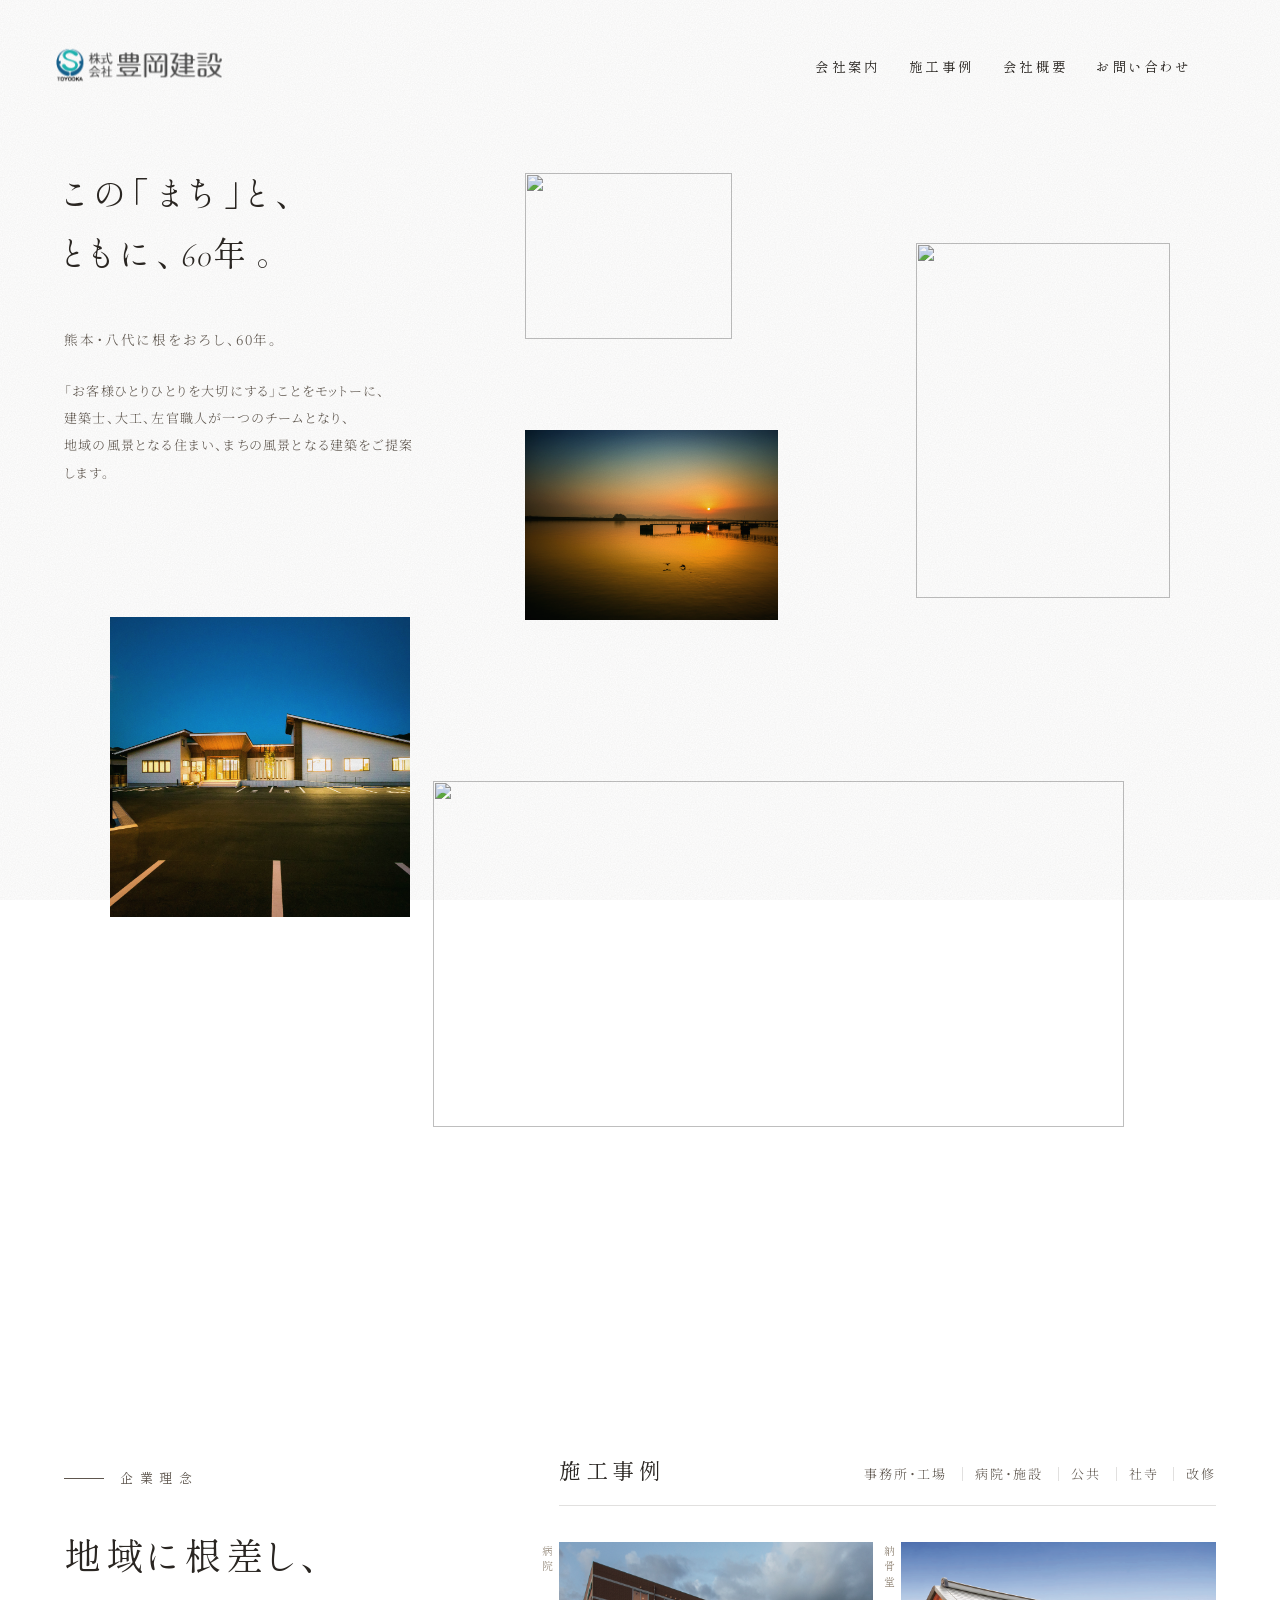
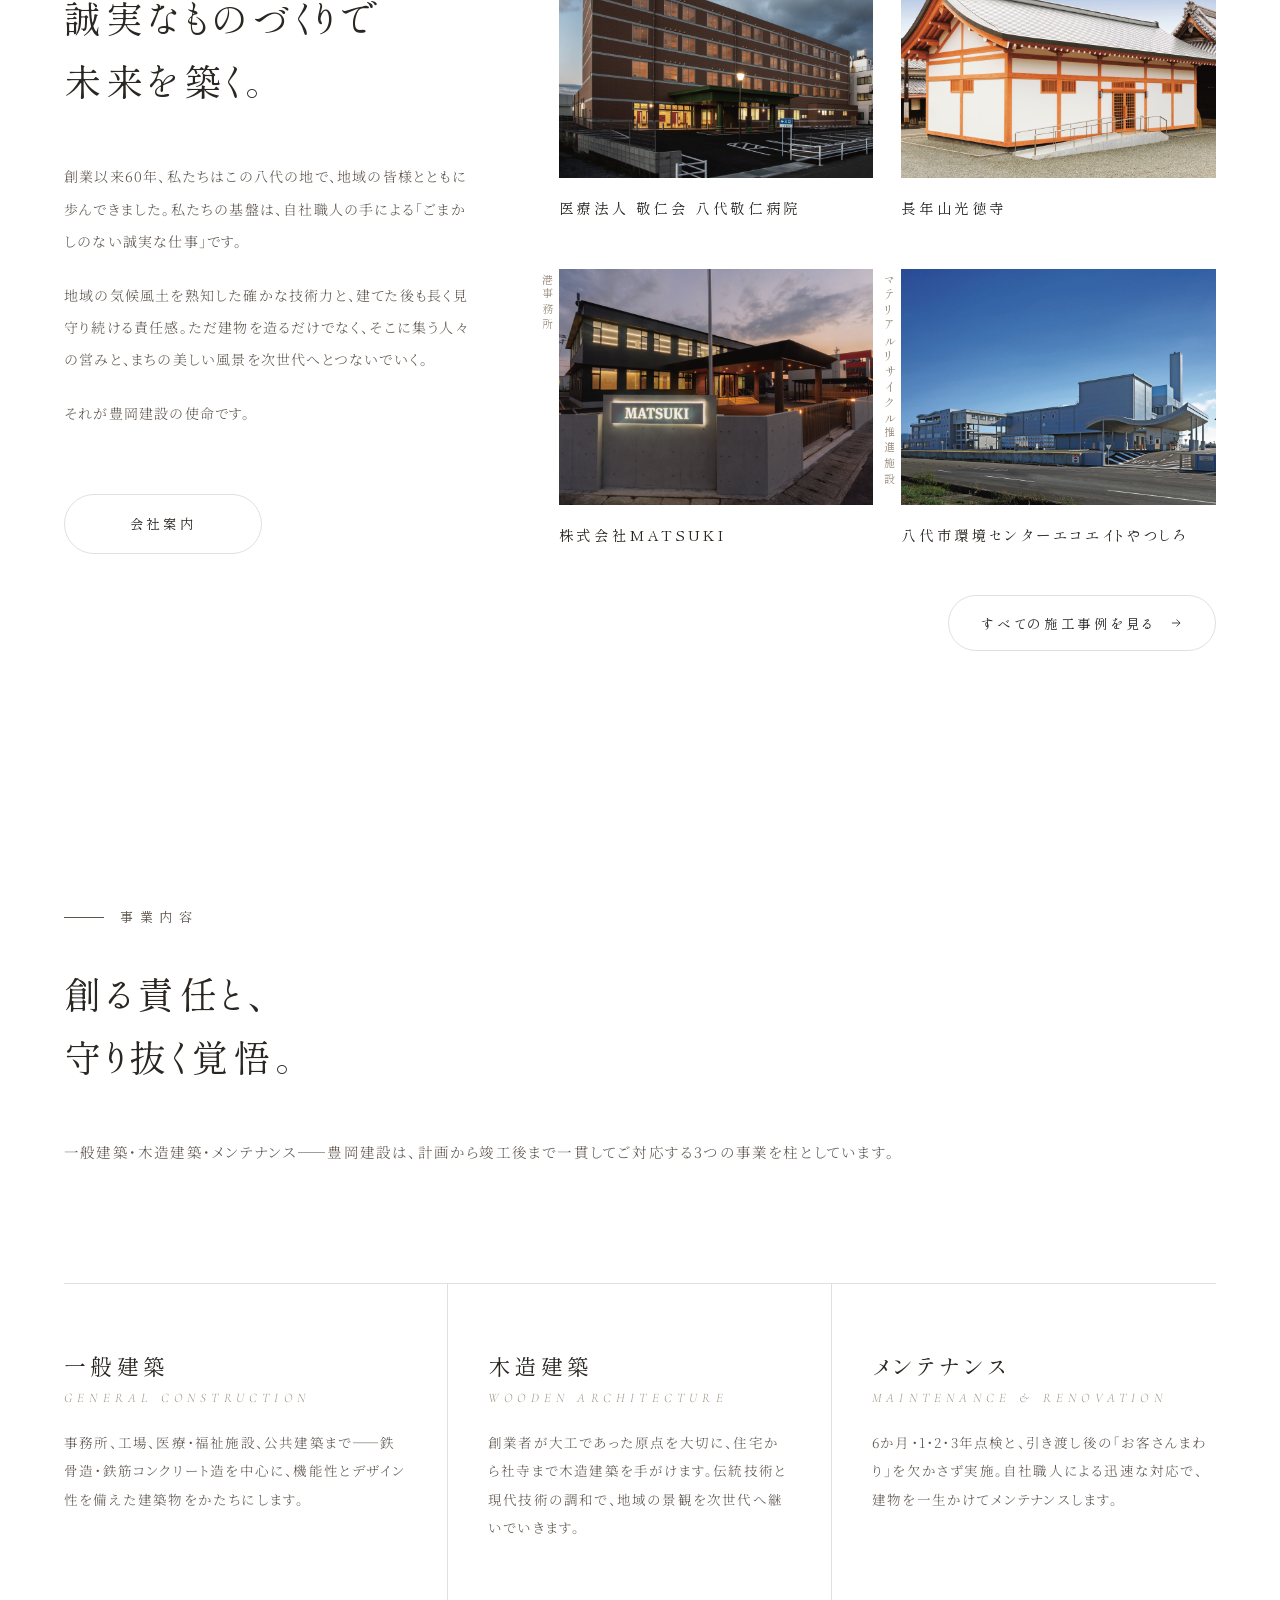
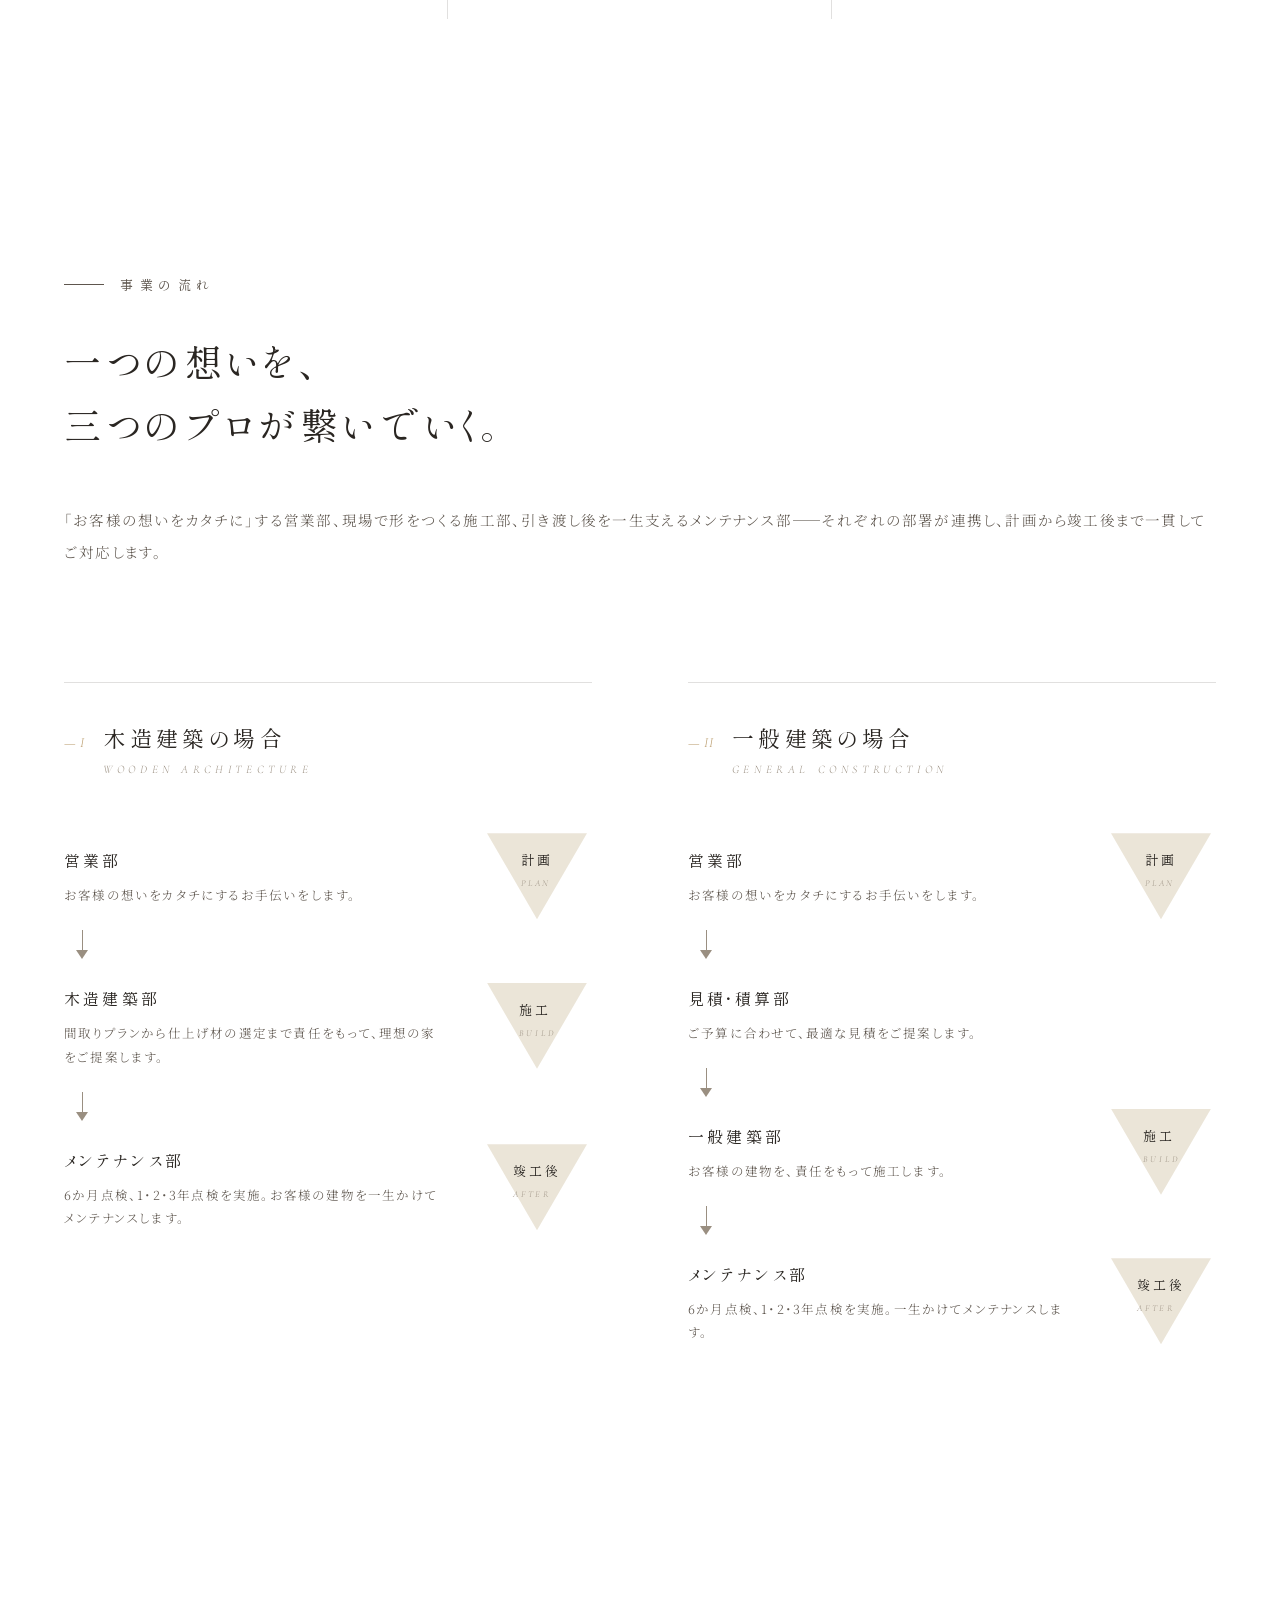
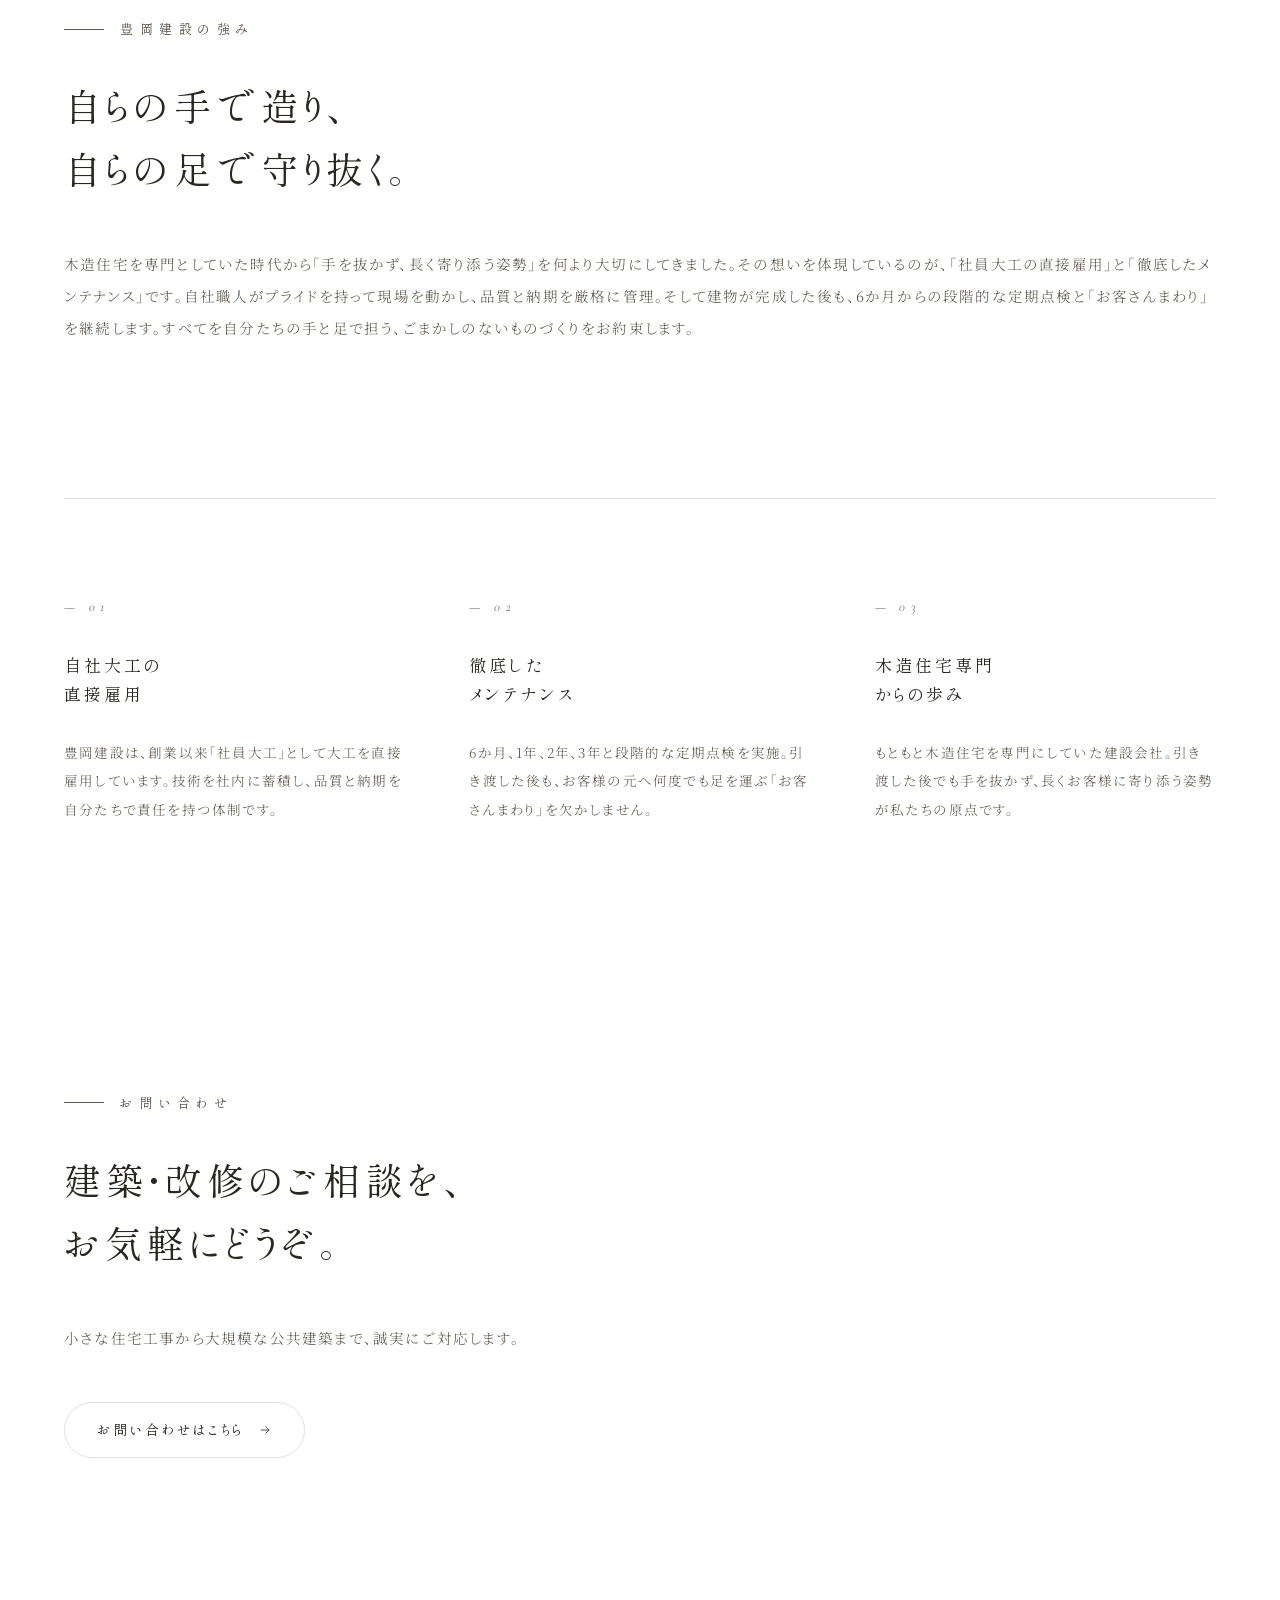
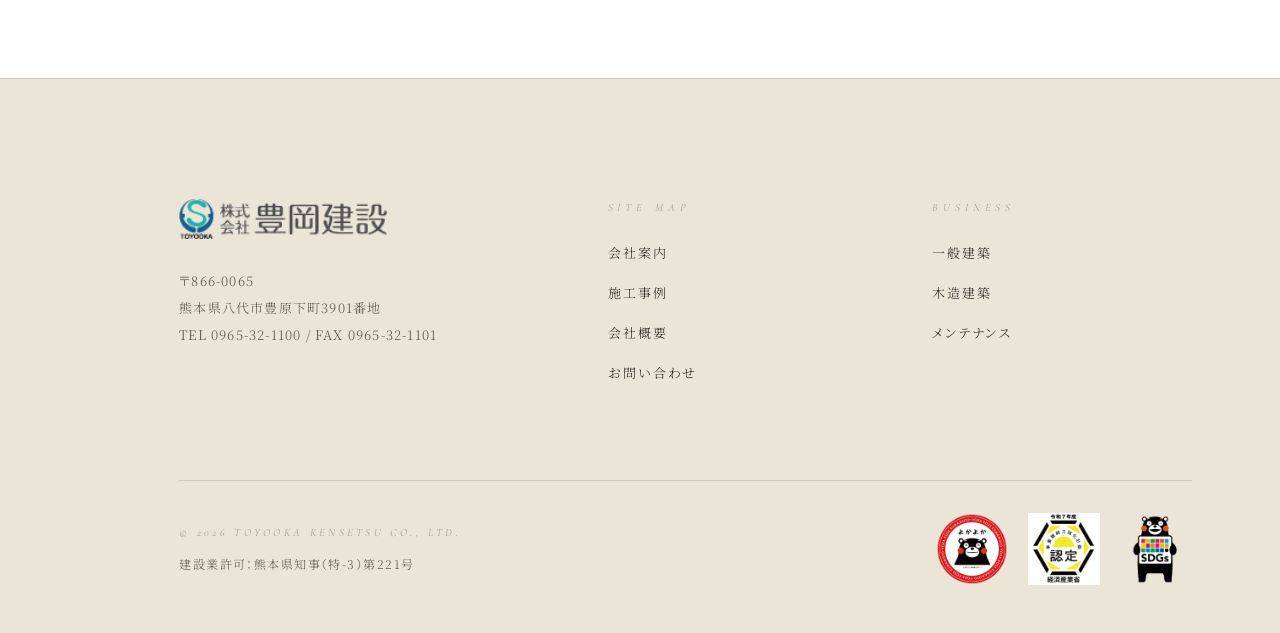
==== index.html @ 9a02c0c1 "Initial commit — 豊岡建設 corporate website 5 pages (index / about / projects / company / contact) with " ====
<!DOCTYPE html>
<html lang="ja" class="js">
<head>
<meta charset="UTF-8">
<meta name="viewport" content="width=device-width, initial-scale=1">
<title>株式会社 豊岡建設｜この「まち」とともに六十年</title>
<meta name="description" content="熊本県八代市の建設会社・株式会社豊岡建設の公式サイト。1962年の創業以来、地域に根ざし、誠実なものづくりを続けています。">
<link rel="preconnect" href="https://fonts.googleapis.com">
<link rel="preconnect" href="https://fonts.gstatic.com" crossorigin>
<link rel="stylesheet" href="https://fonts.googleapis.com/css2?family=Cormorant+Garamond:ital,wght@0,300;0,400;1,300;1,400&family=Noto+Serif+JP:wght@300;400;500&family=Shippori+Mincho+B1:wght@400;500&display=swap">
<link rel="stylesheet" href="assets/css/style.css">
</head>
<body>


<header class="site-header">
  <div class="site-header__inner">
    <div class="site-header__brand">
      <a href="index.html" class="site-logo" aria-label="株式会社 豊岡建設">
        <img src="assets/img/toyooka-kensetsu-logo.png" alt="株式会社 豊岡建設" class="site-logo__img">
      </a>
    </div>
    <button class="menu-toggle" aria-label="メニュー" aria-expanded="false">
      <span></span><span></span><span></span>
    </button>
    <div class="site-header__right">
      <nav class="site-nav">
        <ul>
          <li><a href="about.html">会社案内</a></li>
          <li><a href="projects.html">施工事例</a></li>
          <li><a href="company.html">会社概要</a></li>
          <li><a href="contact.html">お問い合わせ</a></li>
        </ul>
      </nav>
    </div>
  </div>
</header>

<main>

  <!-- HERO — collage layout -->
  <section class="hero">
    <div class="hero__bg-mobile" aria-hidden="true">
      <img src="assets/img/about-bg.jpg" alt="">
    </div>
    <div class="hero__text">
      <h1 class="hero__title">
        <span>この「まち」と、</span>
        <span>ともに、<em>60</em>年。</span>
      </h1>
      <p class="hero__lead">熊本・八代に根をおろし、60年。</p>
      <p class="hero__quote">
        「お客様ひとりひとりを大切にする」ことをモットーに、<br>
        建築士、大工、左官職人が一つのチームとなり、<br>
        地域の風景となる住まい、まちの風景となる建築をご提案します。
      </p>
    </div>
    <div class="hero__collage" aria-hidden="true">
      <figure class="collage__a"><img src="assets/img/13-7407.jpg" alt=""></figure>
      <figure class="collage__b"><img src="assets/img/2-0145-2.jpg" alt=""></figure>
      <figure class="collage__c"><img src="assets/img/8-IMG_1836.jpg" alt=""></figure>
      <figure class="collage__d"><img src="assets/img/about-bg.jpg" alt="豊岡建設 本社屋"></figure>
      <figure class="collage__e"><img src="assets/img/15-02A.jpg" alt=""></figure>
    </div>
  </section>

  <!-- CRAFT — Toyooka's craft + selected works -->
  <section class="craft reveal">
    <div class="craft__intro">
      <p class="craft__eyebrow">企業理念</p>
      <h2 class="craft__title">
        <span>地域に根差し、</span>
        <span>誠実なものづくりで</span>
        <span>未来を築く。</span>
      </h2>
      <div class="craft__text">
        <p>創業以来60年、私たちはこの八代の地で、地域の皆様とともに歩んできました。私たちの基盤は、自社職人の手による「ごまかしのない誠実な仕事」です。</p>
        <p>地域の気候風土を熟知した確かな技術力と、建てた後も長く見守り続ける責任感。ただ建物を造るだけでなく、そこに集う人々の営みと、まちの美しい風景を次世代へとつないでいく。</p>
        <p>それが豊岡建設の使命です。</p>
      </div>
      <div class="craft__buttons">
        <a href="about.html">会社案内</a>
      </div>
    </div>

    <div class="craft__works">
      <div class="craft__works-head">
        <h3 class="craft__works-title">施工事例</h3>
        <ul class="craft__cats" data-filter-cats>
          <li><a href="projects.html#office" data-filter="office">事務所・工場</a></li>
          <li><a href="projects.html#hospital" data-filter="hospital">病院・施設</a></li>
          <li><a href="projects.html#public" data-filter="public">公共</a></li>
          <li><a href="projects.html#temple" data-filter="temple">社寺</a></li>
          <li><a href="projects.html#renovation" data-filter="renovation">改修</a></li>
        </ul>
      </div>
      <div class="craft__grid" data-filter-grid>
        <a href="projects.html#hospital" class="craft-card" data-cat="hospital" data-default>
          <span class="craft-card__loc">病院</span>
          <figure class="craft-card__img"><img src="assets/img/projects/kejin_byoin.png" alt="医療法人 敬仁会 八代敬仁病院"></figure>
          <h4 class="craft-card__title">医療法人 敬仁会 八代敬仁病院</h4>
        </a>
        <a href="projects.html#temple" class="craft-card" data-cat="temple" data-default>
          <span class="craft-card__loc">納骨堂</span>
          <figure class="craft-card__img"><img src="assets/img/projects/kotokuji.png" alt="長年山光徳寺"></figure>
          <h4 class="craft-card__title">長年山光徳寺</h4>
        </a>
        <a href="projects.html#office" class="craft-card" data-cat="office" data-default>
          <span class="craft-card__loc">港事務所</span>
          <figure class="craft-card__img"><img src="assets/img/projects/matsuki.png" alt="株式会社MATSUKI"></figure>
          <h4 class="craft-card__title">株式会社MATSUKI</h4>
        </a>
        <a href="projects.html#public" class="craft-card" data-cat="public" data-default>
          <span class="craft-card__loc">マテリアルリサイクル推進施設</span>
          <figure class="craft-card__img"><img src="assets/img/projects/ecoeight.png" alt="八代市環境センターエコエイトやつしろ"></figure>
          <h4 class="craft-card__title">八代市環境センターエコエイトやつしろ</h4>
        </a>
        <a href="projects.html#office" class="craft-card" data-cat="office">
          <span class="craft-card__loc">事務所・工場</span>
          <figure class="craft-card__img"><img src="assets/img/projects/fujii_houzai.png" alt="株式会社藤井包材"></figure>
          <h4 class="craft-card__title">株式会社藤井包材</h4>
        </a>
        <a href="projects.html#office" class="craft-card" data-cat="office">
          <span class="craft-card__loc">事務所</span>
          <figure class="craft-card__img"><img src="assets/img/projects/yatsushiro_engeikako.png" alt="八代園芸加工株式会社"></figure>
          <h4 class="craft-card__title">八代園芸加工株式会社</h4>
        </a>
        <a href="projects.html#office" class="craft-card" data-cat="office">
          <span class="craft-card__loc">事務所</span>
          <figure class="craft-card__img"><img src="assets/img/projects/yatsushiro_fukushicenter.png" alt="八代港湾労働者福祉センター"></figure>
          <h4 class="craft-card__title">八代港湾労働者福祉センター</h4>
        </a>
        <a href="projects.html#office" class="craft-card" data-cat="office">
          <span class="craft-card__loc">事務所</span>
          <figure class="craft-card__img"><img src="assets/img/projects/horita_system.png" alt="株式会社ホリタシステム"></figure>
          <h4 class="craft-card__title">株式会社ホリタシステム</h4>
        </a>
        <a href="projects.html#office" class="craft-card" data-cat="office">
          <span class="craft-card__loc">本社ビル</span>
          <figure class="craft-card__img"><img src="assets/img/projects/yatsushiro_sekizai.png" alt="株式会社八代河内石材"></figure>
          <h4 class="craft-card__title">株式会社八代河内石材</h4>
        </a>
        <a href="projects.html#office" class="craft-card" data-cat="office">
          <span class="craft-card__loc">食品加工棟</span>
          <figure class="craft-card__img"><img src="assets/img/projects/saiseikai_fukushicenter.png" alt="社会福祉法人恩賜財団済生会 済生会熊本福祉センター"></figure>
          <h4 class="craft-card__title">社会福祉法人恩賜財団済生会 済生会熊本福祉センター</h4>
        </a>
        <a href="projects.html#office" class="craft-card" data-cat="office">
          <span class="craft-card__loc">事務所・倉庫</span>
          <figure class="craft-card__img"><img src="assets/img/projects/delta_tsushin.png" alt="株式会社デルタ通信"></figure>
          <h4 class="craft-card__title">株式会社デルタ通信</h4>
        </a>
        <a href="projects.html#hospital" class="craft-card" data-cat="hospital">
          <span class="craft-card__loc">医院</span>
          <figure class="craft-card__img"><img src="assets/img/projects/meiyukai_minetoma_iin.png" alt="医療法人社団 明佑会 峯苫医院"></figure>
          <h4 class="craft-card__title">医療法人社団 明佑会 峯苫医院</h4>
        </a>
        <a href="projects.html#hospital" class="craft-card" data-cat="hospital">
          <span class="craft-card__loc">通所リハ / 有料老人ホーム</span>
          <figure class="craft-card__img"><img src="assets/img/projects/meiyukaiminetoma_reha.png" alt="医療法人社団明佑会 リファインデイズみねとま"></figure>
          <h4 class="craft-card__title">医療法人社団明佑会 リファインデイズみねとま</h4>
        </a>
        <a href="projects.html#hospital" class="craft-card" data-cat="hospital">
          <span class="craft-card__loc">クリニック</span>
          <figure class="craft-card__img"><img src="assets/img/projects/takeda_dental_clinic.png" alt="竹田歯科医院"></figure>
          <h4 class="craft-card__title">竹田歯科医院</h4>
        </a>
        <a href="projects.html#public" class="craft-card" data-cat="public">
          <span class="craft-card__loc">体育館</span>
          <figure class="craft-card__img"><img src="assets/img/projects/dainanachu.png" alt="八代市立第七中学校"></figure>
          <h4 class="craft-card__title">八代市立第七中学校</h4>
        </a>
        <a href="projects.html#public" class="craft-card" data-cat="public">
          <span class="craft-card__loc">荷捌き場</span>
          <figure class="craft-card__img"><img src="assets/img/projects/yatsushiro-shi_nisabaki.png" alt="八代市 荷捌き施設"></figure>
          <h4 class="craft-card__title">八代市 荷捌き施設</h4>
        </a>
        <a href="projects.html#public" class="craft-card" data-cat="public">
          <span class="craft-card__loc">校舎</span>
          <figure class="craft-card__img"><img src="assets/img/projects/dainichu.png" alt="八代市立第二中学校"></figure>
          <h4 class="craft-card__title">八代市立第二中学校</h4>
        </a>
        <a href="projects.html#temple" class="craft-card" data-cat="temple">
          <span class="craft-card__loc">文化財 長塀保存修理</span>
          <figure class="craft-card__img"><img src="assets/img/projects/shohinken.png" alt="国指定名勝 松浜軒"></figure>
          <h4 class="craft-card__title">国指定名勝 松浜軒</h4>
        </a>
        <a href="projects.html#temple" class="craft-card" data-cat="temple">
          <span class="craft-card__loc">納骨堂</span>
          <figure class="craft-card__img"><img src="assets/img/projects/kogenji.png" alt="光厳寺"></figure>
          <h4 class="craft-card__title">光厳寺</h4>
        </a>
        <a href="projects.html#temple" class="craft-card" data-cat="temple">
          <span class="craft-card__loc">納骨堂</span>
          <figure class="craft-card__img"><img src="assets/img/projects/zenryuji.png" alt="善立寺"></figure>
          <h4 class="craft-card__title">善立寺</h4>
        </a>
        <a href="projects.html#renovation" class="craft-card" data-cat="renovation">
          <span class="craft-card__loc">外壁改修</span>
          <figure class="craft-card__img"><img src="assets/img/projects/tsushinkan.png" alt="株式会社 通信館"></figure>
          <h4 class="craft-card__title">株式会社 通信館</h4>
        </a>
        <a href="projects.html#renovation" class="craft-card" data-cat="renovation">
          <span class="craft-card__loc">クリーニング棟内外装全面改修</span>
          <figure class="craft-card__img"><img src="assets/img/projects/saiseikai_centerwing.png" alt="社会福祉法人恩賜財団済生会 済生会熊本福祉センターウイズ"></figure>
          <h4 class="craft-card__title">社会福祉法人恩賜財団済生会 済生会熊本福祉センターウイズ</h4>
        </a>
        <a href="projects.html#renovation" class="craft-card" data-cat="renovation">
          <span class="craft-card__loc">内装全面改修</span>
          <figure class="craft-card__img"><img src="assets/img/projects/mirainomori_museum.png" alt="八代市立博物館 未来の森ミュージアム"></figure>
          <h4 class="craft-card__title">八代市立博物館 未来の森ミュージアム</h4>
        </a>
        <a href="projects.html#renovation" class="craft-card" data-cat="renovation">
          <span class="craft-card__loc">プール耐震改修</span>
          <figure class="craft-card__img"><img src="assets/img/projects/daigochu.png" alt="八代市立第五中学校"></figure>
          <h4 class="craft-card__title">八代市立第五中学校</h4>
        </a>
        <p class="craft__empty" data-filter-empty hidden>
          このカテゴリの事例は、<a href="projects.html" data-filter-empty-link>施工事例ページ</a>でご覧いただけます。
        </p>
      </div>
      <div class="craft__nav" data-filter-nav hidden>
        <button type="button" class="craft__nav-btn" data-filter-prev aria-label="前のページ">
          <svg viewBox="0 0 24 24" width="14" height="14" aria-hidden="true"><path d="M15 5l-7 7 7 7" fill="none" stroke="currentColor" stroke-width="1.4"/></svg>
        </button>
        <span class="craft__nav-page" data-filter-page>1 / 1</span>
        <button type="button" class="craft__nav-btn" data-filter-next aria-label="次のページ">
          <svg viewBox="0 0 24 24" width="14" height="14" aria-hidden="true"><path d="M9 5l7 7-7 7" fill="none" stroke="currentColor" stroke-width="1.4"/></svg>
        </button>
      </div>
      <div class="craft__works-foot">
        <a href="projects.html" class="craft__works-link">
          すべての施工事例を見る
          <svg viewBox="0 0 24 24" width="14" height="14" aria-hidden="true"><path d="M5 12h14M13 6l6 6-6 6" fill="none" stroke="currentColor" stroke-width="1.4"/></svg>
        </a>
      </div>
    </div>
  </section>

  <!-- BUSINESS -->
  <section class="section section--cream section--craft-align">
    <div class="section-head reveal">
      <div>
        <p class="craft__eyebrow">事業内容</p>
        <h2 class="craft__title">
          <span>創る責任と、</span>
          <span>守り抜く覚悟。</span>
        </h2>
        <p class="section-head__lead">一般建築・木造建築・メンテナンス——豊岡建設は、計画から竣工後まで一貫してご対応する3つの事業を柱としています。</p>
      </div>
    </div>

    <div class="business reveal">
      <article class="business__item">
        <h3 class="business__title">一般建築<em>General Construction</em></h3>
        <p class="business__text">事務所、工場、医療・福祉施設、公共建築まで——鉄骨造・鉄筋コンクリート造を中心に、機能性とデザイン性を備えた建築物をかたちにします。</p>
      </article>
      <article class="business__item">
        <h3 class="business__title">木造建築<em>Wooden Architecture</em></h3>
        <p class="business__text">創業者が大工であった原点を大切に、住宅から社寺まで木造建築を手がけます。伝統技術と現代技術の調和で、地域の景観を次世代へ継いでいきます。</p>
      </article>
      <article class="business__item">
        <h3 class="business__title">メンテナンス<em>Maintenance &amp; Renovation</em></h3>
        <p class="business__text">6か月・1・2・3年点検と、引き渡し後の「お客さんまわり」を欠かさず実施。自社職人による迅速な対応で、建物を一生かけてメンテナンスします。</p>
      </article>
    </div>
  </section>

  <!-- PROCESS -->
  <section class="section section--craft-align">
    <div class="section-head reveal">
      <div>
        <p class="craft__eyebrow">事業の流れ</p>
        <h2 class="craft__title">
          <span>一つの想いを、</span>
          <span>三つのプロが繋いでいく。</span>
        </h2>
        <p class="section-head__lead">「お客様の想いをカタチに」する営業部、現場で形をつくる施工部、引き渡し後を一生支えるメンテナンス部——それぞれの部署が連携し、計画から竣工後まで一貫してご対応します。</p>
      </div>
    </div>

    <div class="process-flows reveal">

      <!-- I. Wooden Architecture (3 steps, 3 phases) -->
      <article class="process-flow">
        <header class="process-flow__head">
          <p class="process-flow__num">— I</p>
          <h3 class="process-flow__title">木造建築の場合<em>Wooden Architecture</em></h3>
        </header>
        <div class="chart">
          <div class="chart__step" style="grid-row:1">
            <div class="chart__step-name">営業部</div>
            <div class="chart__step-desc">お客様の想いをカタチにするお手伝いをします。</div>
          </div>
          <div class="chart__arrow" style="grid-row:2"></div>
          <div class="chart__step" style="grid-row:3">
            <div class="chart__step-name">木造建築部</div>
            <div class="chart__step-desc">間取りプランから仕上げ材の選定まで責任をもって、理想の家をご提案します。</div>
          </div>
          <div class="chart__arrow" style="grid-row:4"></div>
          <div class="chart__step" style="grid-row:5">
            <div class="chart__step-name">メンテナンス部</div>
            <div class="chart__step-desc">6か月点検、1・2・3年点検を実施。お客様の建物を一生かけてメンテナンスします。</div>
          </div>

          <div class="chart__phase" style="grid-row:1">
            <span class="chart__phase-name">計画<em>Plan</em></span>
          </div>
          <div class="chart__phase" style="grid-row:3">
            <span class="chart__phase-name">施工<em>Build</em></span>
          </div>
          <div class="chart__phase" style="grid-row:5">
            <span class="chart__phase-name">竣工後<em>After</em></span>
          </div>
        </div>
      </article>

      <!-- II. General Construction (4 steps, 3 phases) -->
      <article class="process-flow">
        <header class="process-flow__head">
          <p class="process-flow__num">— II</p>
          <h3 class="process-flow__title">一般建築の場合<em>General Construction</em></h3>
        </header>
        <div class="chart">
          <div class="chart__step" style="grid-row:1">
            <div class="chart__step-name">営業部</div>
            <div class="chart__step-desc">お客様の想いをカタチにするお手伝いをします。</div>
          </div>
          <div class="chart__arrow" style="grid-row:2"></div>
          <div class="chart__step" style="grid-row:3">
            <div class="chart__step-name">見積・積算部</div>
            <div class="chart__step-desc">ご予算に合わせて、最適な見積をご提案します。</div>
          </div>
          <div class="chart__arrow" style="grid-row:4"></div>
          <div class="chart__step" style="grid-row:5">
            <div class="chart__step-name">一般建築部</div>
            <div class="chart__step-desc">お客様の建物を、責任をもって施工します。</div>
          </div>
          <div class="chart__arrow" style="grid-row:6"></div>
          <div class="chart__step" style="grid-row:7">
            <div class="chart__step-name">メンテナンス部</div>
            <div class="chart__step-desc">6か月点検、1・2・3年点検を実施。一生かけてメンテナンスします。</div>
          </div>

          <div class="chart__phase" style="grid-row:1">
            <span class="chart__phase-name">計画<em>Plan</em></span>
          </div>
          <div class="chart__phase" style="grid-row:5">
            <span class="chart__phase-name">施工<em>Build</em></span>
          </div>
          <div class="chart__phase" style="grid-row:7">
            <span class="chart__phase-name">竣工後<em>After</em></span>
          </div>
        </div>
      </article>

    </div>

  </section>

  <!-- STRENGTHS -->
  <section class="section section--craft-align">
    <div class="section-head reveal">
      <div>
        <p class="craft__eyebrow">豊岡建設の強み</p>
        <h2 class="craft__title">
          <span>自らの手で造り、</span>
          <span>自らの足で守り抜く。</span>
        </h2>
        <p class="section-head__lead">木造住宅を専門としていた時代から「手を抜かず、長く寄り添う姿勢」を何より大切にしてきました。その想いを体現しているのが、「社員大工の直接雇用」と「徹底したメンテナンス」です。自社職人がプライドを持って現場を動かし、品質と納期を厳格に管理。そして建物が完成した後も、6か月からの段階的な定期点検と「お客さんまわり」を継続します。すべてを自分たちの手と足で担う、ごまかしのないものづくりをお約束します。</p>
      </div>
    </div>

    <div class="process-strengths reveal">
      <div class="process-strengths__items">
        <div class="strength">
          <p class="strength__no">— 01</p>
          <h4>自社大工の<br>直接雇用</h4>
          <p>豊岡建設は、創業以来「社員大工」として大工を直接雇用しています。技術を社内に蓄積し、品質と納期を自分たちで責任を持つ体制です。</p>
        </div>
        <div class="strength">
          <p class="strength__no">— 02</p>
          <h4>徹底した<br>メンテナンス</h4>
          <p>6か月、1年、2年、3年と段階的な定期点検を実施。引き渡した後も、お客様の元へ何度でも足を運ぶ「お客さんまわり」を欠かしません。</p>
        </div>
        <div class="strength">
          <p class="strength__no">— 03</p>
          <h4>木造住宅専門<br>からの歩み</h4>
          <p>もともと木造住宅を専門にしていた建設会社。引き渡した後でも手を抜かず、長くお客様に寄り添う姿勢が私たちの原点です。</p>
        </div>
      </div>
    </div>
  </section>

  <!-- CONTACT -->
  <section class="section section--craft-align">
    <div class="section-head reveal">
      <div>
        <p class="craft__eyebrow">お問い合わせ</p>
        <h2 class="craft__title">
          <span>建築・改修のご相談を、</span>
          <span>お気軽にどうぞ。</span>
        </h2>
        <p class="section-head__lead">小さな住宅工事から大規模な公共建築まで、誠実にご対応します。</p>
        <div class="contact-cta__buttons">
          <a href="contact.html" class="craft__works-link">
            お問い合わせはこちら
            <svg viewBox="0 0 24 24" width="14" height="14" aria-hidden="true"><path d="M5 12h14M13 6l6 6-6 6" fill="none" stroke="currentColor" stroke-width="1.4"/></svg>
          </a>
        </div>
      </div>
    </div>
  </section>
</main>

<footer class="site-footer">
  <div class="footer-grid">
    <div>
      <a href="index.html" class="footer__logo">
        <img src="assets/img/toyooka-kensetsu-logo.png" alt="豊岡建設">
      </a>
      <p class="footer__addr">
        〒866-0065<br>
        熊本県八代市豊原下町3901番地<br>
        TEL 0965-32-1100 / FAX 0965-32-1101
      </p>
    </div>
    <div class="footer__col">
      <h4>Site Map</h4>
      <ul>
        <li><a href="about.html">会社案内</a></li>
        <li><a href="projects.html">施工事例</a></li>
        <li><a href="company.html">会社概要</a></li>
        <li><a href="contact.html">お問い合わせ</a></li>
      </ul>
    </div>
    <div class="footer__col">
      <h4>Business</h4>
      <ul>
        <li>一般建築</li>
        <li>木造建築</li>
        <li>メンテナンス</li>
      </ul>
    </div>
  </div>
  <div class="footer-bottom">
    <div class="footer-bottom__text">
      <p>&copy; 2026 Toyooka Kensetsu Co., Ltd.</p>
      <p class="footer-bottom__licence">建設業許可：熊本県知事（特-3）第221号</p>
    </div>
    <div class="footer-bottom__certs">
      <img class="footer-bottom__cert" src="assets/img/kumamon_yokayoka.png" alt="よかよか くまもと">
      <img class="footer-bottom__cert" src="assets/img/keisansho.png" alt="令和7年度 事業継続力強化計画 認定（経済産業省）">
      <img class="footer-bottom__cert" src="assets/img/sdgd_kumamon.png" alt="熊本県SDGs登録事業者">
    </div>
  </div>
</footer>

<script src="assets/js/main.js?v=4"></script>
</body>
</html>
---- assets/css/style.css ----
/* ========================================================
   豊岡建設 — Quiet Editorial × Wabi-Refined
   Reference tone: sososya.com / Casa BRUTUS / 暮しの手帖
   ======================================================== */

*,*::before,*::after { box-sizing: border-box; }

:root {
  --paper      : #ffffff;
  --paper-deep : #ebe5d8;
  --ink        : #2a2622;
  --ink-soft   : #5e564e;
  --ink-faint  : #9a8f81;
  --accent     : #b89968;
  --rule       : rgba(42, 38, 34, 0.14);
  --rule-soft  : rgba(42, 38, 34, 0.08);

  --serif      : "Shippori Mincho B1", "Noto Serif JP", "Yu Mincho", "Hiragino Mincho ProN", serif;
  --serif-body : "Noto Serif JP", "Yu Mincho", "Hiragino Mincho ProN", serif;
  --display-en : "Cormorant Garamond", "Times New Roman", serif;

  --z-grain    : 1;
  --z-spine    : 50;
  --z-header   : 100;

  --t-fast     : 180ms;     /* interaction feedback */
  --t-slow     : 600ms;     /* ambient image effects */
  --t-reveal   : 900ms;     /* one-shot entrance */
}

html { scroll-behavior: smooth; -webkit-text-size-adjust: 100%; }
body {
  margin: 0;
  background: var(--paper);
  color: var(--ink);
  font-family: var(--serif-body);
  font-weight: 300;
  font-feature-settings: "palt", "pkna";
  font-size: 15px;
  letter-spacing: 0.08em;
  line-height: 2.0;
  text-rendering: optimizeLegibility;
  -webkit-font-smoothing: antialiased;
}

img { max-width: 100%; height: auto; display: block; }
a { color: inherit; text-decoration: none; transition: color var(--t-fast) ease-out, opacity var(--t-fast) ease-out; }
ul,ol { list-style: none; padding: 0; margin: 0; }
p { text-wrap: pretty; }

h1,h2,h3,h4 {
  font-family: var(--serif);
  font-weight: 400;
  letter-spacing: 0.18em;
  line-height: 1.55;
  margin: 0;
  text-wrap: balance;
}

::selection { background: var(--accent); color: var(--paper); }

/* ── Paper grain overlay ────────────────────────────── */
body::before {
  content: "";
  position: fixed; inset: 0;
  pointer-events: none;
  z-index: var(--z-grain);
  background-image: url("data:image/svg+xml;utf8,<svg xmlns='http://www.w3.org/2000/svg' width='240' height='240'><filter id='n'><feTurbulence type='fractalNoise' baseFrequency='0.85' numOctaves='2' stitchTiles='stitch'/><feColorMatrix values='0 0 0 0 0.16 0 0 0 0 0.15 0 0 0 0 0.13 0 0 0 0.5 0'/></filter><rect width='100%25' height='100%25' filter='url(%23n)' opacity='0.45'/></svg>");
  opacity: .4;
  mix-blend-mode: multiply;
}

/* ========================================================
   Page Spine — vertical-RL anchor
   ======================================================== */
.spine {
  position: fixed;
  top: 0; bottom: 0;
  left: 0;
  width: 56px;
  z-index: var(--z-spine);
  pointer-events: none;
  display: flex; flex-direction: column;
  align-items: center;
  justify-content: space-between;
  padding: max(120px, env(safe-area-inset-top, 0) + 96px) 0 max(28px, env(safe-area-inset-bottom, 0) + 12px);
}
.spine__label {
  writing-mode: vertical-rl;
  font-family: var(--serif);
  font-size: 11px;
  letter-spacing: 0.55em;
  color: var(--ink-faint);
  white-space: nowrap;
}
.spine__no {
  font-family: var(--display-en);
  font-style: italic;
  font-size: 13px;
  color: var(--ink-faint);
  letter-spacing: 0.05em;
}
.spine__no em { font-style: italic; color: var(--accent); }

@media (max-width: 880px) { .spine { display: none; } }

/* ========================================================
   Header — two-layer: logo scrolls with page, nav stays fixed
   - .site-header__brand  : absolute (flows with page)
   - .site-header__right  : fixed    (stays in viewport)
   ======================================================== */
.site-header { display: contents; }   /* container has no layout — children position themselves */

.site-header__brand {
  position: absolute;
  top: 36px;
  left: 56px;
  z-index: var(--z-header);
  display: flex;
  align-items: center;
  min-height: 57px;
}
.site-logo { display: inline-flex; }
.site-logo__img { height: 32px; width: auto; }
.site-header__addr { display: none; }

.site-header__right {
  position: fixed;
  top: 36px;
  right: 56px;
  z-index: var(--z-header);
  display: flex; flex-direction: column; align-items: flex-end;
  gap: 14px;
  padding-top: env(safe-area-inset-top, 0);
}

.menu-toggle {
  display: none;
  background: none; border: 0; cursor: pointer;
  padding: 10px;
}
.menu-toggle span {
  display: block; width: 26px; height: 1px;
  background: var(--ink);
  margin: 7px 0;
  transition: transform var(--t-fast) ease-out, opacity var(--t-fast) ease-out;
}

.site-nav ul {
  display: flex; gap: 28px;
  align-items: center;
  padding: 14px 32px;
  border-radius: 999px;
  background: transparent;
  border: 1px solid transparent;
  box-shadow: 0 0 0 0 rgba(42, 38, 34, 0);
  transition: background-color var(--t-fast) ease-out,
              border-color var(--t-fast) ease-out,
              box-shadow var(--t-fast) ease-out;
}
.is-scrolled .site-nav ul {
  background: var(--paper);
  border-color: var(--rule-soft);
  box-shadow: 0 8px 24px -14px rgba(42, 38, 34, 0.22);
}
.site-nav a {
  font-family: var(--serif);
  font-size: 13.5px;
  letter-spacing: 0.18em;
  color: var(--ink);
  font-weight: 400;
}
.site-nav a:hover { color: var(--accent); }
.site-nav a.is-active { color: var(--accent); }

/* SNS icons */
.site-sns {
  display: flex; gap: 12px;
  align-items: center;
}
.site-sns a {
  width: 28px; height: 28px;
  border-radius: 50%;
  background: var(--ink);
  color: var(--paper);
  display: grid; place-items: center;
  transition: background-color var(--t-fast) ease-out;
}
.site-sns a:hover { background: var(--accent); }
.site-sns svg { width: 13px; height: 13px; fill: currentColor; }

@media (max-width: 1180px) {
  .site-header__brand { top: 28px; left: 28px; min-height: 55px; }
  .site-header__right { top: 28px; right: 28px; gap: 12px; }
  .site-nav ul { gap: 20px; }
  .site-nav a { font-size: 12.5px; letter-spacing: 0.14em; }
  .site-logo__img { height: 28px; }
  .site-sns a { width: 26px; height: 26px; }
}
@media (max-width: 880px) {
  /* Mobile: transparent overlay header — logo+addr top-left, hamburger top-right */
  .site-header__brand {
    position: fixed; top: 22px; left: 22px; right: auto;
    background: transparent;
    backdrop-filter: none;
    padding: 0; height: auto;
    border-bottom: 0;
    display: flex; flex-direction: column; align-items: flex-start;
    gap: 12px;
    min-height: 0;
    z-index: var(--z-header);
  }
  .site-header__right {
    position: static;
    height: auto;
    padding: 0;
  }
  .site-sns { display: none; }
  .site-logo__img { height: 28px; }
  .menu-toggle {
    display: block;
    position: fixed; top: 22px; right: 22px;
    padding: 10px;
    z-index: calc(var(--z-header) + 2);
  }
  .site-nav {
    position: fixed; top: 0; left: 0; right: 0;
    background: var(--paper);
    border-bottom: 1px solid var(--rule);
    transform: translateY(-130%);
    transition: transform var(--t-slow) ease-out;
    padding-top: 64px;
    z-index: calc(var(--z-header) + 1);
  }
  .site-nav.is-open { transform: translateY(0); }
  .site-nav ul { flex-direction: column; gap: 0; padding: 16px 0; }
  .site-nav a { display: block; padding: 18px 28px; font-size: 14px; }
}

/* ========================================================
   Hero (index) — sososya collage (faithful reproduction)
   Layout reference: sososya.com top page
   ======================================================== */
.hero {
  position: relative;
  padding: 14vh 5% 4vh 5%;
  min-height: 100vh;
}
.hero__bg-mobile { display: none; }
.hero__text {
  position: absolute;
  left: 5%;
  top: 18vh;
  width: 28%;
  max-width: 420px;
  z-index: 5;
}
.hero__title {
  font-family: var(--serif);
  font-weight: 400;
  font-size: clamp(26px, 2.6vw, 36px);
  letter-spacing: 0.28em;
  line-height: 1.8;
  color: var(--ink);
  margin-bottom: 40px;
}
.hero__title span { display: block; }
.hero__title em {
  font-family: var(--display-en);
  font-style: italic;
  font-weight: 300;
  letter-spacing: 0;
  font-variant-numeric: tabular-nums;
}
.hero__lead {
  font-size: 13.5px;
  letter-spacing: 0.14em;
  color: var(--ink-soft);
  margin-bottom: 24px;
}
.hero__quote {
  font-size: 13px;
  line-height: 2.1;
  color: var(--ink-soft);
}

/* ── Collage: 5 photos in magazine-style scatter ─────── */
.hero__collage {
  position: relative;
  width: 100%;
  height: 130vh;
  min-height: 1100px;
}
.hero__collage figure {
  position: absolute;
  margin: 0;
  overflow: hidden;
}
.hero__collage img {
  width: 100%; height: 100%;
  object-fit: cover;
  filter: contrast(.97) saturate(.92);
}

/* Positions modeled directly on sososya FV layout */
/* (a) top-center small horizontal — between text title and right edge */
.collage__a { top:  4%; left: 40%; width: 18%; aspect-ratio: 5/4; }
/* (b) right tall vertical — primary right-side block */
.collage__b { top: 10%; right: 4%; width: 22%; aspect-ratio: 3/4.2; }
/* (c) center horizontal — sits below (a) */
.collage__c { top: 26%; left: 40%; width: 22%; aspect-ratio: 4/3; }
/* (d) lower-left vertical-ish — under text body */
.collage__d { top: 42%; left: 4%; width: 26%; aspect-ratio: 1/1; }
/* (e) wide horizontal — bottom right, the longest one */
.collage__e { top: 56%; left: 32%; width: 60%; aspect-ratio: 16/8; }

@keyframes riseIn {
  from { opacity: 0; transform: translateY(40px); }
  to   { opacity: 1; transform: none; }
}

@media (max-width: 1180px) {
  .hero__text { width: 36%; }
  .hero__collage { min-height: 900px; }
}
@media (max-width: 880px) {
  /* Hero — full-bleed photo with text overlay */
  .hero {
    padding: 0;
    min-height: 100vh;
    height: 100vh;
    overflow: hidden;
  }
  .hero__bg-mobile {
    display: block;
    position: absolute;
    inset: 0;
    z-index: 0;
  }
  .hero__bg-mobile img {
    width: 100%; height: 100%;
    object-fit: cover;
    filter: contrast(.97) saturate(.92);
  }
  .hero__bg-mobile::after {
    content: "";
    position: absolute; inset: 0;
    background: linear-gradient(
      180deg,
      rgba(0,0,0,0.18) 0%,
      rgba(0,0,0,0) 30%,
      rgba(0,0,0,0) 50%,
      rgba(0,0,0,0.55) 100%
    );
    pointer-events: none;
  }
  .hero__text {
    position: absolute;
    left: 28px; right: 28px;
    bottom: 8vh;
    width: auto; max-width: none;
    margin-bottom: 0;
    z-index: 5;
    text-align: left;
  }
  .hero__title {
    font-size: clamp(24px, 6.4vw, 32px);
    letter-spacing: 0.18em;
    margin-bottom: 0;
    color: #fff;
  }
  .hero__title em {
    color: #fff;
  }
  .hero__lead, .hero__quote { display: none; }
  .hero__collage { display: none; }
}

/* ========================================================
   Hero photo (full-bleed below hero)
   ======================================================== */
.hero-photo {
  position: relative;
  width: 100%;
  margin-top: 6vh;
}
.hero-photo img {
  width: 100%;
  aspect-ratio: 21/9;
  object-fit: cover;
  filter: contrast(.97) saturate(.92);
}
.hero-photo__cap {
  display: flex; gap: 24px;
  margin: 18px 88px 0 14vw;
  font-family: var(--display-en);
  font-style: italic;
  font-weight: 300;
  font-size: 11px;
  letter-spacing: 0.3em;
  color: var(--ink-faint);
  text-transform: uppercase;
}
.hero-photo__cap span:first-child { color: var(--accent); }

@media (max-width: 880px) {
  .hero-photo__cap { margin: 14px 28px 0; flex-wrap: wrap; gap: 12px; font-size: 10px; }
}

/* ========================================================
   Page header (sub pages)
   ======================================================== */
.page-head {
  padding: 28vh 88px 18vh 14vw;
  position: relative;
}
.page-head__eyebrow {
  font-family: var(--display-en);
  font-style: italic;
  font-weight: 300;
  font-size: 12px;
  letter-spacing: 0.5em;
  color: var(--ink-faint);
  text-transform: uppercase;
  margin-bottom: 32px;
  display: flex; align-items: center; gap: 20px;
}
.page-head__eyebrow::before {
  content: "";
  width: 48px; height: 1px;
  background: var(--ink-faint);
}
.page-head__title {
  font-size: clamp(32px, 4.2vw, 60px);
  letter-spacing: 0.22em;
  font-weight: 400;
}
.page-head__sub {
  margin-top: 32px;
  max-width: 520px;
  color: var(--ink-soft);
  font-size: 14.5px;
  line-height: 2.2;
}
.page-head__no {
  position: absolute;
  right: 88px; top: 28vh;
  font-family: var(--display-en);
  font-style: italic;
  font-weight: 300;
  font-size: 11px;
  letter-spacing: 0.4em;
  color: var(--ink-faint);
  text-transform: uppercase;
}

@media (max-width: 880px) {
  .page-head { padding: 22vh 28px 12vh 28px; }
  .page-head__no { right: 28px; top: 22vh; }
}

/* ========================================================
   Section primitives
   ======================================================== */
.section {
  position: relative;
  padding: 120px 88px 120px 14vw;
}
.section--tight { padding: 90px 88px 90px 14vw; }
.section--cream { background: var(--paper); }
.section--craft-align { padding: 120px 5%; }
@media (max-width: 1180px) {
  .section--craft-align { padding: 90px 5%; }
}
@media (max-width: 880px) {
  .section--craft-align { padding: 70px 28px; }
}

.section-head {
  display: grid;
  grid-template-columns: 200px 1fr;
  gap: 64px;
  align-items: start;
  margin-bottom: 100px;
}
.section-head:not(:has(.section-head__eyebrow)) {
  grid-template-columns: 1fr;
  gap: 0;
}
.section-head:not(:has(.section-head__eyebrow)) .section-head__lead {
  max-width: none;
}
.section-head__eyebrow {
  font-family: var(--display-en);
  font-style: italic;
  font-weight: 300;
  font-size: 11px;
  letter-spacing: 0.45em;
  color: var(--ink-faint);
  text-transform: uppercase;
  display: flex; align-items: center; gap: 16px;
  padding-top: 14px;
}
.section-head__eyebrow::before {
  content: "";
  width: 42px; height: 1px;
  background: var(--ink-faint);
  flex-shrink: 0;
}
.section-head__eyebrow .num {
  color: var(--accent);
  font-style: italic;
}
.section-head__title {
  font-size: clamp(28px, 3.6vw, 44px);
  letter-spacing: 0.22em;
  font-weight: 400;
  margin-bottom: 24px;
}
.section-head__lead {
  max-width: 600px;
  color: var(--ink-soft);
  font-size: 14.5px;
  line-height: 2.2;
}

@media (max-width: 1024px) {
  .section { padding: 90px 48px 90px 8vw; }
  .section-head { grid-template-columns: 140px 1fr; gap: 32px; }
}
@media (max-width: 880px) {
  .section { padding: 70px 28px; }
  .section-head { grid-template-columns: 1fr; gap: 24px; margin-bottom: 56px; }
  .section-head__eyebrow { padding-top: 0; }
}

/* ========================================================
   Craft — sososya "想創舎の家づくり" 相当セクション
   左: タグライン+本文+ボタン  右: 施工事例グリッド
   ======================================================== */
.craft {
  display: grid;
  grid-template-columns: minmax(300px, 36%) 1fr;
  gap: 80px;
  padding: 120px 5% 120px 5%;
}
.craft__intro {
  padding-left: 0;
}
.craft__eyebrow {
  font-family: var(--serif);
  font-weight: 400;
  font-size: 13px;
  letter-spacing: 0.5em;
  color: var(--ink-soft);
  margin-bottom: 32px;
  display: flex; align-items: center; gap: 16px;
}
.craft__eyebrow::before {
  content: "";
  width: 40px; height: 1px;
  background: var(--ink-soft);
}
.craft__title {
  font-family: var(--serif);
  font-weight: 400;
  font-size: clamp(28px, 2.9vw, 38px);
  letter-spacing: 0.14em;
  line-height: 1.7;
  color: var(--ink);
  margin-bottom: 48px;
}
.craft__title span { display: block; }
.craft__text {
  color: var(--ink-soft);
  font-size: 14px;
  line-height: 2.3;
  margin-bottom: 64px;
}
.craft__text p + p { margin-top: 22px; }
.craft__buttons {
  display: grid;
  grid-template-columns: 1fr 1fr;
  gap: 16px 18px;
  max-width: 460px;
}
.craft__buttons a {
  display: inline-flex;
  align-items: center;
  justify-content: center;
  height: 60px;
  padding: 0 24px;
  font-family: var(--serif);
  font-size: 13.5px;
  letter-spacing: 0.2em;
  color: var(--ink);
  border: 1px solid var(--rule);
  border-radius: 100px;
  transition: background-color var(--t-fast) ease-out, border-color var(--t-fast) ease-out, color var(--t-fast) ease-out;
}
.craft__buttons a:hover {
  background: var(--ink);
  border-color: var(--ink);
  color: var(--paper);
}

/* Right column: works */
.craft__works {}
.craft__works-head {
  display: flex;
  align-items: baseline;
  justify-content: space-between;
  flex-wrap: wrap;
  gap: 16px 24px;
  margin-bottom: 36px;
  padding-bottom: 18px;
  border-bottom: 1px solid var(--rule);
}
.craft__works-title {
  font-size: 22px;
  letter-spacing: 0.22em;
  font-weight: 400;
  color: var(--ink);
}
.craft__cats {
  display: flex; align-items: center;
  gap: 28px;
  flex-wrap: wrap;
}
.craft__cats li {
  position: relative;
  font-size: 13px;
  letter-spacing: 0.14em;
  color: var(--ink-soft);
}
.craft__cats li:not(:last-child)::after {
  content: "";
  position: absolute;
  right: -16px; top: 50%;
  transform: translateY(-50%);
  width: 1px; height: 14px;
  background: var(--rule);
}
.craft__cats a {
  color: inherit;
  cursor: pointer;
  transition: color var(--t-fast) ease-out;
}
.craft__cats a:hover { color: var(--accent); }
.craft__cats a.is-active {
  color: var(--accent);
  font-weight: 500;
}

.craft__grid {
  display: grid;
  grid-template-columns: 1fr 1fr;
  gap: 48px 28px;
}
.craft-card {
  position: relative;
  display: flex; flex-direction: column;
}
.craft-card__loc {
  position: absolute;
  top: 4px;
  left: -22px;
  writing-mode: vertical-rl;
  font-family: var(--serif);
  font-size: 11px;
  letter-spacing: 0.4em;
  color: var(--ink-faint);
  white-space: nowrap;
  z-index: 2;
}
.craft-card__img {
  overflow: hidden;
  margin: 0;
}
.craft-card__img img {
  width: 100%;
  aspect-ratio: 4/3;
  object-fit: cover;
  filter: contrast(.97) saturate(.92);
  transition: transform var(--t-slow) ease-out;
}
.craft-card:hover .craft-card__img img { transform: scale(1.04); }
.craft-card.is-hidden { display: none; }
.craft__empty {
  grid-column: 1 / -1;
  padding: 32px 0;
  font-size: 14px;
  color: var(--ink-soft);
  letter-spacing: 0.08em;
}
.craft__empty a {
  color: var(--accent);
  border-bottom: 1px solid currentColor;
  padding-bottom: 2px;
}
.craft__empty[hidden] { display: none; }

.craft__nav {
  display: flex;
  align-items: center;
  justify-content: flex-end;
  gap: 22px;
  margin-top: 36px;
}
.craft__nav[hidden] { display: none; }
.craft__nav-btn {
  width: 42px; height: 42px;
  border-radius: 50%;
  border: 1px solid var(--rule);
  background: transparent;
  color: var(--ink);
  display: grid; place-items: center;
  cursor: pointer;
  transition: border-color var(--t-fast) ease-out, color var(--t-fast) ease-out, opacity var(--t-fast) ease-out;
}
.craft__nav-btn:hover:not(:disabled) {
  border-color: var(--accent);
  color: var(--accent);
}
.craft__nav-btn:disabled {
  opacity: 0.25;
  cursor: not-allowed;
}
.craft__nav-page {
  font-family: var(--display-en);
  font-style: italic;
  font-weight: 300;
  font-size: 13px;
  letter-spacing: 0.3em;
  color: var(--ink-soft);
  min-width: 48px;
  text-align: center;
}

.craft__works-foot {
  margin-top: 48px;
  display: flex;
  justify-content: flex-end;
}
.craft__works-link {
  display: inline-flex;
  align-items: center;
  gap: 14px;
  height: 56px;
  padding: 0 32px;
  font-family: var(--serif);
  font-size: 13.5px;
  letter-spacing: 0.2em;
  color: var(--ink);
  border: 1px solid var(--rule);
  border-radius: 100px;
  transition: background-color var(--t-fast) ease-out, border-color var(--t-fast) ease-out, color var(--t-fast) ease-out;
}
.craft__works-link svg {
  transition: transform var(--t-fast) ease-out;
}
.craft__works-link:hover {
  background: var(--ink);
  border-color: var(--ink);
  color: var(--paper);
}
.craft__works-link:hover svg {
  transform: translateX(4px);
}
.contact-cta__buttons {
  margin-top: 48px;
  display: flex;
  flex-wrap: wrap;
  gap: 16px;
}
.craft-card__title {
  margin-top: 18px;
  font-family: var(--serif);
  font-size: 14.5px;
  letter-spacing: 0.18em;
  font-weight: 400;
  color: var(--ink);
  line-height: 1.7;
}

@media (max-width: 1180px) {
  .craft { grid-template-columns: minmax(280px, 38%) 1fr; gap: 56px; padding: 90px 5%; }
}
@media (max-width: 880px) {
  .craft { grid-template-columns: 1fr; gap: 56px; padding: 70px 28px; }
  .craft__buttons { max-width: none; }
  .craft__grid { gap: 40px 20px; }
  .craft-card__loc { left: -18px; font-size: 10px; }
  .craft__works-head { flex-direction: column; align-items: flex-start; }
}

/* ========================================================
   Index — Philosophy
   ======================================================== */
.philosophy {
  display: grid;
  grid-template-columns: 200px 1fr;
  gap: 64px;
}
.philosophy__body { max-width: 720px; }
.philosophy__title {
  font-size: clamp(28px, 3.4vw, 42px);
  margin-bottom: 56px;
  letter-spacing: 0.22em;
  line-height: 1.7;
}
.philosophy__title em {
  font-family: var(--display-en);
  font-style: italic;
  font-weight: 300;
  letter-spacing: 0;
}
.philosophy__text {
  color: var(--ink-soft);
  font-size: 15px;
  line-height: 2.4;
}
.philosophy__text p + p { margin-top: 28px; }
.philosophy__sign {
  margin-top: 80px;
  font-family: var(--display-en);
  font-style: italic;
  font-weight: 300;
  font-size: 12px;
  letter-spacing: 0.4em;
  color: var(--ink-faint);
  text-transform: uppercase;
  display: flex; gap: 24px; align-items: center;
}
.philosophy__sign::before {
  content: "";
  width: 32px; height: 1px;
  background: var(--accent);
}

@media (max-width: 1024px) {
  .philosophy { grid-template-columns: 140px 1fr; gap: 32px; }
}
@media (max-width: 880px) {
  .philosophy { grid-template-columns: 1fr; gap: 0; }
}

/* ========================================================
   Index — Business (3 columns, no cards)
   ======================================================== */
.business {
  display: grid;
  grid-template-columns: repeat(3, 1fr);
  gap: 0;
  border-top: 1px solid var(--rule);
}
.business__item {
  padding: 64px 40px 64px 0;
  border-right: 1px solid var(--rule);
  position: relative;
}
.business__item:last-child { border-right: 0; padding-right: 0; }
.business__item:not(:first-child) { padding-left: 40px; }
.business__title {
  font-size: 22px;
  letter-spacing: 0.2em;
  margin-bottom: 20px;
}
.business__title em {
  display: block;
  font-family: var(--display-en);
  font-style: italic;
  font-weight: 300;
  font-size: 13px;
  letter-spacing: 0.4em;
  color: var(--ink-faint);
  margin-top: 6px;
  text-transform: uppercase;
}
.business__text {
  color: var(--ink-soft);
  font-size: 13.5px;
  line-height: 2.1;
}

@media (max-width: 880px) {
  .business { grid-template-columns: 1fr; }
  .business__item { padding: 48px 0; border-right: 0; border-bottom: 1px solid var(--rule); }
  .business__item:last-child { border-bottom: 0; }
  .business__item:not(:first-child) { padding-left: 0; }
}

/* ========================================================
   Index — Projects pickup (offset grid)
   ======================================================== */
.pickup {
  display: grid;
  grid-template-columns: repeat(4, 1fr);
  gap: 24px 28px;
}
.pickup--5 { grid-template-columns: repeat(5, 1fr); gap: 24px 22px; }
.pickup__item:nth-child(2),
.pickup__item:nth-child(4) {
  margin-top: 96px;
}
.pickup--5 .pickup__item:nth-child(odd) { margin-top: 0; }
.pickup--5 .pickup__item:nth-child(even) { margin-top: 64px; }
.pickup__img { overflow: hidden; }
.pickup__img img {
  width: 100%;
  aspect-ratio: 3/4;
  object-fit: cover;
  filter: contrast(.97) saturate(.92);
  transition: transform var(--t-slow) ease-out;
}
.pickup__item:hover .pickup__img img {
  transform: scale(1.04);
}
.pickup__cap {
  display: grid;
  grid-template-columns: 28px 1fr;
  gap: 12px;
  margin-top: 18px;
  align-items: baseline;
}
.pickup__no {
  font-family: var(--display-en);
  font-style: italic;
  font-size: 12px;
  color: var(--accent);
  letter-spacing: 0.05em;
}
.pickup__name {
  font-size: 13px;
  letter-spacing: 0.18em;
  color: var(--ink);
}
.pickup__cat {
  display: block;
  font-family: var(--display-en);
  font-style: italic;
  font-size: 10.5px;
  letter-spacing: 0.4em;
  color: var(--ink-faint);
  margin-top: 4px;
  text-transform: uppercase;
}

@media (max-width: 1024px) {
  .pickup,
  .pickup--5 { grid-template-columns: repeat(2, 1fr); gap: 48px 24px; }
  .pickup__item:nth-child(n) { margin-top: 0; }
  .pickup__item:nth-child(even) { margin-top: 64px; }
}
@media (max-width: 600px) {
  .pickup,
  .pickup--5 { grid-template-columns: 1fr; }
  .pickup__item { margin-top: 0 !important; }
}

/* ========================================================
   Process — flow chart per business type
   ======================================================== */
.process-flows {
  display: grid;
  grid-template-columns: 1fr 1fr;
  gap: 96px;
}
.process-flow {
  border-top: 1px solid var(--rule);
  padding-top: 32px;
}
.process-flow__head {
  display: flex; align-items: baseline; gap: 18px;
  margin-bottom: 48px;
}
.process-flow__num {
  font-family: var(--display-en);
  font-style: italic;
  font-size: 14px;
  color: var(--accent);
  letter-spacing: 0.05em;
}
.process-flow__title {
  font-size: 22px;
  letter-spacing: 0.2em;
  font-weight: 400;
}
.process-flow__title em {
  display: block;
  font-family: var(--display-en);
  font-style: italic;
  font-weight: 300;
  font-size: 11.5px;
  letter-spacing: 0.4em;
  color: var(--ink-faint);
  margin-top: 6px;
  text-transform: uppercase;
}

/* ── Chart grid ─────────────────────────────────── */
.chart {
  display: grid;
  grid-template-columns: 1fr 110px;
  column-gap: 40px;
  row-gap: 0;
  align-items: center;
}
.chart__step {
  grid-column: 1;
  padding: 18px 0;
}
.chart__step-name {
  font-family: var(--serif);
  font-size: 16px;
  letter-spacing: 0.2em;
  color: var(--ink);
  margin-bottom: 8px;
}
.chart__step-desc {
  font-size: 12.5px;
  line-height: 1.9;
  color: var(--ink-soft);
}
.chart__arrow {
  grid-column: 1;
  height: 38px;
  position: relative;
  margin-left: 12px;
}
.chart__arrow::before {
  content: "";
  position: absolute;
  top: 4px; left: 6px;
  width: 1px; height: 22px;
  background: var(--ink-faint);
}
.chart__arrow::after {
  content: "";
  position: absolute;
  top: 24px; left: 0;
  width: 0; height: 0;
  border-left: 6.5px solid transparent;
  border-right: 6.5px solid transparent;
  border-top: 9px solid var(--ink-faint);
}
.chart__phase {
  grid-column: 2;
  width: 100px;
  height: 86px;
  position: relative;
  display: grid;
  place-items: center;
  justify-self: center;
}
.chart__phase::before {
  content: "";
  position: absolute;
  inset: 0;
  background: var(--paper-deep);
  clip-path: polygon(0 0, 100% 0, 50% 100%);
}
.chart__phase-name {
  position: relative;
  font-family: var(--serif);
  font-size: 13px;
  letter-spacing: 0.22em;
  color: var(--ink);
  margin-top: -12px;
  z-index: 2;
}
.chart__phase-name em {
  display: block;
  font-family: var(--display-en);
  font-style: italic;
  font-size: 9px;
  letter-spacing: 0.3em;
  color: var(--ink-faint);
  margin-top: 2px;
  text-transform: uppercase;
}

/* Strengths */
.process-strengths {
  margin-top: 140px;
  border-top: 1px solid var(--rule);
  padding-top: 80px;
}
.process-strengths__title {
  font-size: clamp(22px, 2.4vw, 30px);
  letter-spacing: 0.22em;
  margin-bottom: 56px;
  font-weight: 400;
}
.process-strengths__items {
  display: grid;
  grid-template-columns: repeat(3, 1fr);
  gap: 64px;
}
.strength { display: flex; flex-direction: column; gap: 16px; }
.strength__no {
  font-family: var(--display-en);
  font-style: italic;
  font-size: 12px;
  letter-spacing: 0.4em;
  color: var(--accent);
  text-transform: uppercase;
}
.strength h4 {
  font-size: 17px;
  letter-spacing: 0.18em;
  font-weight: 400;
  line-height: 1.7;
}
.strength p {
  font-size: 13.5px;
  line-height: 2.1;
  color: var(--ink-soft);
}

@media (max-width: 1024px) {
  .process-flows { grid-template-columns: 1fr; gap: 80px; }
  .process-strengths__items { grid-template-columns: 1fr; gap: 48px; }
}
@media (max-width: 880px) {
  .chart { grid-template-columns: 1fr 80px; column-gap: 20px; }
  .chart__step { padding: 14px 0; }
  .chart__step-name { font-size: 15px; }
  .chart__phase { width: 76px; height: 64px; }
  .chart__phase-name { font-size: 12px; margin-top: -8px; }
  .chart__phase-name em { font-size: 8px; }
  .process-strengths { margin-top: 96px; padding-top: 56px; }
}

/* ========================================================
   CTA — letterhead
   ======================================================== */
.cta {
  padding: 200px 88px 200px 14vw;
  position: relative;
  border-top: 1px solid var(--rule);
}
.cta__inner {
  display: grid;
  grid-template-columns: 200px 1fr auto;
  gap: 64px;
  align-items: end;
}
.cta__title {
  font-size: clamp(28px, 3.6vw, 46px);
  letter-spacing: 0.22em;
  line-height: 1.5;
  margin-bottom: 24px;
  font-weight: 400;
}
.cta__sub {
  color: var(--ink-soft);
  font-size: 14px;
  max-width: 480px;
}
.cta__phone {
  font-family: var(--display-en);
  font-style: italic;
  font-weight: 300;
  font-size: 32px;
  letter-spacing: 0.05em;
  color: var(--ink);
  display: block;
  margin-bottom: 8px;
  font-variant-numeric: tabular-nums;
}
.cta__action {
  font-family: var(--serif);
  font-size: 13px;
  letter-spacing: 0.3em;
  color: var(--ink);
  display: inline-flex; align-items: center; gap: 12px;
  padding-bottom: 6px;
  border-bottom: 1px solid var(--ink);
  transition: border-color var(--t-fast) ease-out, color var(--t-fast) ease-out;
}
.cta__action:hover { color: var(--accent); border-color: var(--accent); }
.cta__action::after { content: "→"; font-family: var(--display-en); }

@media (max-width: 1024px) {
  .cta { padding: 140px 48px 140px 8vw; }
  .cta__inner { grid-template-columns: 140px 1fr auto; gap: 32px; }
}
@media (max-width: 880px) {
  .cta { padding: 100px 28px; }
  .cta__inner { grid-template-columns: 1fr; gap: 32px; }
}

/* ========================================================
   About — TOP MESSAGE
   ======================================================== */
.message {
  display: grid;
  grid-template-columns: 360px 1fr;
  gap: 80px;
  align-items: start;
}
.message__photo { position: relative; }
.message__photo img {
  width: 60%;
  filter: contrast(.97) saturate(.92);
}
.message__copy h2 {
  font-size: clamp(28px, 3.4vw, 44px);
  letter-spacing: 0.22em;
  line-height: 1.65;
  margin-bottom: 56px;
  font-weight: 400;
}
.message__text {
  color: var(--ink-soft);
  font-size: 14.5px;
  line-height: 2.4;
}
.message__text p + p { margin-top: 24px; }
.message__sign {
  margin-top: 56px;
  display: flex; gap: 24px; align-items: baseline;
  font-family: var(--serif);
  letter-spacing: 0.2em;
}
.message__sign em {
  font-family: var(--display-en);
  font-style: italic;
  font-weight: 300;
  font-size: 12px;
  letter-spacing: 0.4em;
  color: var(--ink-faint);
  text-transform: uppercase;
}
.message__sign strong {
  font-weight: 400;
  font-size: 18px;
}

@media (max-width: 1024px) {
  .message { grid-template-columns: 280px 1fr; gap: 48px; }
}
@media (max-width: 880px) {
  .message { grid-template-columns: 1fr; gap: 40px; }
}

/* ========================================================
   About — Timeline
   ======================================================== */
.timeline {
  position: relative;
}
.timeline__item {
  display: grid;
  grid-template-columns: 200px 1fr 360px;
  gap: 56px;
  padding: 64px 0;
  border-bottom: 1px solid var(--rule);
  align-items: start;
}
.timeline__item:first-child { border-top: 1px solid var(--rule); }
.timeline__year {
  font-family: var(--display-en);
  font-style: italic;
  font-weight: 300;
  font-size: 36px;
  letter-spacing: 0.04em;
  color: var(--ink);
  line-height: 1;
  font-variant-numeric: tabular-nums;
}
.timeline__year span { color: var(--accent); }
.timeline__body h3 {
  font-size: 19px;
  letter-spacing: 0.2em;
  margin-bottom: 18px;
  font-weight: 400;
}
.timeline__body p {
  color: var(--ink-soft);
  font-size: 14px;
  line-height: 2.1;
  max-width: 520px;
}
.timeline__img img {
  width: 100%;
  aspect-ratio: 4/3;
  object-fit: cover;
  filter: contrast(.97) saturate(.9);
}
.timeline__item--no-img .timeline__img { display: none; }

@media (max-width: 1024px) {
  .timeline__item { grid-template-columns: 140px 1fr 260px; gap: 32px; }
  .timeline__year { font-size: 28px; }
}
@media (max-width: 880px) {
  .timeline__item { grid-template-columns: 1fr; gap: 20px; padding: 48px 0; }
  .timeline__year { font-size: 30px; }
  .timeline__img img { aspect-ratio: 3/2; max-width: 360px; }
}

/* ========================================================
   About — CSR (3 large kanji chapters)
   ======================================================== */
.csr-grid {
  display: grid;
  grid-template-columns: repeat(3, 1fr);
  gap: 48px;
}
.csr-card {
  position: relative;
  display: flex; flex-direction: column;
}
.csr-card__kanji {
  font-family: var(--serif);
  font-size: clamp(40px, 5vw, 72px);
  letter-spacing: 0.1em;
  color: var(--accent);
  margin-bottom: 24px;
  line-height: 1;
}
.csr-card__img {
  margin-bottom: 24px;
  overflow: hidden;
}
.csr-card__img img {
  width: 100%;
  aspect-ratio: 4/5;
  object-fit: cover;
  filter: contrast(.97) saturate(.9);
  transition: transform var(--t-slow) ease-out;
}
.csr-card:hover .csr-card__img img { transform: scale(1.03); }
.csr-card__title {
  font-size: 16px;
  letter-spacing: 0.16em;
  margin-bottom: 18px;
  font-weight: 400;
  line-height: 1.7;
}
.csr-card__text {
  color: var(--ink-soft);
  font-size: 13.5px;
  line-height: 2.0;
}

@media (max-width: 880px) {
  .csr-grid { grid-template-columns: 1fr; gap: 64px; }
}

/* ========================================================
   About — SDGs
   ======================================================== */
.sdgs-list {
  display: grid;
  grid-template-columns: repeat(2, 1fr);
  gap: 0;
}
.sdgs-item {
  display: grid;
  grid-template-columns: 88px 1fr;
  gap: 28px;
  align-items: center;
  padding: 28px 32px 28px 0;
  font-size: 13.5px;
  line-height: 2;
  color: var(--ink-soft);
}
.sdgs-item:nth-child(odd) { padding-right: 64px; }
.sdgs-item__icon {
  width: 88px;
  aspect-ratio: 1 / 1;
}
.sdgs-item__icon img {
  width: 100%;
  height: 100%;
  display: block;
  object-fit: contain;
}

@media (max-width: 880px) {
  .sdgs-list { grid-template-columns: 1fr; }
  .sdgs-item { padding: 24px 0 !important; }
}

/* ========================================================
   Projects page
   ======================================================== */
.proj-toc {
  display: flex;
  flex-direction: column;
  gap: 0;
  margin-bottom: 120px;
  border-top: 1px solid var(--rule);
}
.proj-toc a {
  display: grid;
  grid-template-columns: 60px 1fr auto;
  gap: 24px;
  align-items: center;
  padding: 22px 0;
  border-bottom: 1px solid var(--rule);
  color: var(--ink);
  letter-spacing: 0.18em;
  transition: transform var(--t-fast) ease-out, color var(--t-fast) ease-out;
}
.proj-toc a:hover { transform: translateX(16px); color: var(--accent); }
.proj-toc a .num {
  font-family: var(--display-en);
  font-style: italic;
  font-weight: 300;
  font-size: 22px;
  color: var(--accent);
  letter-spacing: 0;
}
.proj-toc a .ja { font-size: 16px; letter-spacing: 0.22em; }
.proj-toc a .en {
  font-family: var(--display-en);
  font-style: italic;
  font-size: 11px;
  letter-spacing: 0.4em;
  color: var(--ink-faint);
  text-transform: uppercase;
}

.proj-section { margin-bottom: 200px; scroll-margin-top: 120px; }
.proj-section__head {
  display: grid;
  grid-template-columns: 200px 1fr;
  gap: 64px;
  align-items: baseline;
  margin-bottom: 80px;
  padding-bottom: 32px;
  border-bottom: 1px solid var(--rule);
}
.proj-section__num {
  font-family: var(--display-en);
  font-style: italic;
  font-weight: 300;
  font-size: 64px;
  color: var(--accent);
  line-height: 1;
}
.proj-section__title {
  font-size: clamp(24px, 3vw, 36px);
  letter-spacing: 0.22em;
  font-weight: 400;
}
.proj-section__title em {
  display: block;
  font-family: var(--display-en);
  font-style: italic;
  font-weight: 300;
  font-size: 13px;
  letter-spacing: 0.4em;
  color: var(--ink-faint);
  margin-top: 12px;
  text-transform: uppercase;
}

.proj-grid {
  display: grid;
  grid-template-columns: repeat(2, 1fr);
  gap: 96px 64px;
}
.proj-grid--offset > .proj-card:nth-child(even) { margin-top: 96px; }

.proj-card {
  display: grid;
  grid-template-columns: 1fr;
  gap: 24px;
}
.proj-card__img { overflow: hidden; }
.proj-card__img img {
  width: 100%;
  aspect-ratio: 4/3;
  object-fit: cover;
  filter: contrast(.97) saturate(.92);
  transition: transform var(--t-slow) ease-out;
}
.proj-card:hover .proj-card__img img {
  transform: scale(1.03);
}
.proj-card__body {
  display: grid;
  grid-template-columns: 1fr auto;
  gap: 24px;
  align-items: start;
}
.proj-card__no {
  font-family: var(--display-en);
  font-style: italic;
  font-weight: 300;
  font-size: 13px;
  color: var(--accent);
  letter-spacing: 0.05em;
}
.proj-card__cat {
  display: block;
  font-family: var(--display-en);
  font-style: italic;
  font-size: 10.5px;
  letter-spacing: 0.4em;
  color: var(--ink-faint);
  margin-bottom: 8px;
  text-transform: uppercase;
}
.proj-card__title {
  font-size: 16px;
  letter-spacing: 0.18em;
  font-weight: 400;
  line-height: 1.7;
}
.proj-card__meta {
  text-align: right;
  font-size: 11.5px;
  letter-spacing: 0.15em;
  color: var(--ink-faint);
  line-height: 1.9;
  white-space: nowrap;
  font-variant-numeric: tabular-nums;
}
.proj-card__meta span { display: block; }

@media (max-width: 1024px) {
  .proj-section__head { grid-template-columns: 100px 1fr; gap: 32px; }
  .proj-section__num { font-size: 44px; }
  .proj-grid { gap: 64px 32px; }
  .proj-grid--offset > .proj-card:nth-child(even) { margin-top: 56px; }
}
@media (max-width: 880px) {
  .proj-section__head { grid-template-columns: 1fr; gap: 16px; }
  .proj-grid { grid-template-columns: 1fr; gap: 64px; }
  .proj-grid--offset > .proj-card:nth-child(even) { margin-top: 0; }
  .proj-card__body { grid-template-columns: 1fr; }
  .proj-card__meta { text-align: left; }
  .proj-card__meta span { display: inline; margin-right: 14px; }
}

/* ========================================================
   Company page — colophon
   ======================================================== */
.colophon {
  display: grid;
  grid-template-columns: 1fr 1fr;
  gap: 0 64px;
  border-top: 1px solid var(--rule);
}
.colophon__row {
  display: grid;
  grid-template-columns: 160px 1fr;
  gap: 24px;
  padding: 24px 0;
  border-bottom: 1px solid var(--rule);
  align-items: baseline;
}
.colophon__label {
  font-family: var(--display-en);
  font-style: italic;
  font-weight: 300;
  font-size: 11px;
  letter-spacing: 0.4em;
  color: var(--ink-faint);
  text-transform: uppercase;
}
.colophon__value {
  font-size: 14.5px;
  letter-spacing: 0.12em;
  line-height: 2;
  color: var(--ink);
}

@media (max-width: 1024px) {
  .colophon { grid-template-columns: 1fr; gap: 0; }
  .colophon__row { grid-template-columns: 140px 1fr; gap: 20px; }
}
@media (max-width: 880px) {
  .colophon__row { grid-template-columns: 1fr; gap: 6px; padding: 20px 0; }
}

/* Company contact */
.contact {
  display: grid;
  grid-template-columns: 1fr 1fr;
  gap: 0;
  border-top: 1px solid var(--rule);
  border-bottom: 1px solid var(--rule);
}
.contact__cell {
  padding: 64px 48px;
  border-right: 1px solid var(--rule);
}
.contact__cell:last-child { border-right: 0; }
.contact__label {
  font-family: var(--display-en);
  font-style: italic;
  font-weight: 300;
  font-size: 11px;
  letter-spacing: 0.45em;
  color: var(--ink-faint);
  text-transform: uppercase;
  margin-bottom: 28px;
}
.contact__num {
  font-family: var(--display-en);
  font-style: italic;
  font-weight: 300;
  font-size: clamp(36px, 5vw, 56px);
  letter-spacing: 0.05em;
  color: var(--ink);
  line-height: 1;
  margin-bottom: 18px;
  display: block;
  font-variant-numeric: tabular-nums;
}
.contact__cell:first-child .contact__num { color: var(--accent); }
.contact__sub {
  font-size: 12px;
  letter-spacing: 0.2em;
  color: var(--ink-faint);
}

.map-wrap {
  margin-top: 80px;
  aspect-ratio: 21/8;
  border: 1px solid var(--rule);
  filter: grayscale(.65) contrast(.95);
}
.map-wrap iframe { width: 100%; height: 100%; border: 0; display: block; }

/* Contact form */
.contact-form {
  display: grid;
  gap: 36px;
  max-width: 880px;
}
.contact-form__grid {
  display: grid;
  grid-template-columns: 1fr 1fr;
  gap: 36px;
}
.contact-form__row {
  display: flex;
  flex-direction: column;
  gap: 12px;
}
.contact-form__label {
  font-family: var(--display-en);
  font-style: italic;
  font-weight: 300;
  font-size: 11px;
  letter-spacing: 0.45em;
  color: var(--ink-faint);
  text-transform: uppercase;
  display: flex; align-items: center; gap: 12px;
}
.contact-form__req {
  font-family: var(--serif-body);
  font-style: normal;
  font-size: 10px;
  letter-spacing: 0.2em;
  padding: 3px 8px;
  background: var(--accent);
  color: var(--paper);
  text-transform: none;
}
.contact-form__input {
  font-family: inherit;
  font-size: 15px;
  letter-spacing: 0.04em;
  line-height: 1.7;
  color: var(--ink);
  background: var(--paper);
  border: 0;
  border-bottom: 1px solid var(--rule);
  padding: 12px 4px;
  width: 100%;
  transition: border-color var(--t-fast) ease-out;
  appearance: none;
  -webkit-appearance: none;
  border-radius: 0;
}
.contact-form__input:focus {
  outline: none;
  border-bottom-color: var(--accent);
}
.contact-form__input--area {
  resize: vertical;
  min-height: 160px;
  border: 1px solid var(--rule);
  padding: 16px;
}
.contact-form__input--area:focus { border-color: var(--accent); }
.contact-form__check {
  margin-top: 4px;
}
.contact-form__check-label {
  display: inline-flex;
  align-items: center;
  gap: 12px;
  font-size: 13.5px;
  letter-spacing: 0.1em;
  color: var(--ink-soft);
  cursor: pointer;
}
.contact-form__check-label input {
  width: 18px; height: 18px;
  accent-color: var(--accent);
  cursor: pointer;
}
.contact-form__submit-row {
  margin-top: 12px;
}
.contact-form__submit {
  font-family: var(--serif);
  font-size: 13.5px;
  letter-spacing: 0.3em;
  color: var(--paper);
  background: var(--ink);
  border: 1px solid var(--ink);
  padding: 20px 56px;
  border-radius: 100px;
  cursor: pointer;
  transition: background-color var(--t-fast) ease-out, color var(--t-fast) ease-out, border-color var(--t-fast) ease-out;
}
.contact-form__submit:hover {
  background: var(--accent);
  border-color: var(--accent);
}
.contact-form__status {
  font-size: 13.5px;
  letter-spacing: 0.1em;
  color: var(--ink-soft);
  margin: 0;
}
.contact-form__status[hidden] { display: none; }
.contact-form__status.is-success { color: var(--accent); }
.contact-form__status.is-error { color: #b04646; }

/* Compact contact info (phone/fax — beneath form) */
.contact--compact { margin-top: 72px; }
.contact--compact .contact__cell { padding: 36px 32px; }
.contact--compact .contact__num { font-size: clamp(24px, 3vw, 34px); }

@media (max-width: 880px) {
  .contact-form__grid { grid-template-columns: 1fr; gap: 36px; }
  .contact-form__submit { width: 100%; }
}

@media (max-width: 880px) {
  .contact { grid-template-columns: 1fr; }
  .contact__cell { padding: 48px 28px; border-right: 0; border-bottom: 1px solid var(--rule); }
  .contact__cell:last-child { border-bottom: 0; }
}

/* ========================================================
   Footer
   ======================================================== */
.site-footer {
  background: var(--paper-deep);
  padding: 120px 88px 48px 14vw;
  border-top: 1px solid var(--rule);
}
.footer-grid {
  display: grid;
  grid-template-columns: 1.4fr 1fr 1fr;
  gap: 64px;
  margin-bottom: 80px;
}
.footer__logo img { height: 40px; margin-bottom: 28px; }
.footer__addr {
  font-size: 13px;
  line-height: 2.1;
  color: var(--ink-soft);
}
.footer__col h4 {
  font-family: var(--display-en);
  font-style: italic;
  font-weight: 300;
  font-size: 11px;
  letter-spacing: 0.45em;
  color: var(--ink-faint);
  margin-bottom: 24px;
  text-transform: uppercase;
}
.footer__col ul li {
  font-size: 13px;
  letter-spacing: 0.16em;
  margin-bottom: 14px;
}
.footer__col a:hover { color: var(--accent); }

.footer-bottom {
  border-top: 1px solid var(--rule);
  padding-top: 32px;
  display: flex;
  align-items: center;
  justify-content: space-between;
  flex-wrap: wrap;
  gap: 24px;
  font-family: var(--display-en);
  font-style: italic;
  font-size: 11px;
  letter-spacing: 0.3em;
  color: var(--ink-faint);
  text-transform: uppercase;
}
.footer-bottom__text {
  display: flex;
  flex-direction: column;
  gap: 8px;
}
.footer-bottom__text p { margin: 0; }
.footer-bottom__licence {
  font-family: var(--serif-body);
  font-style: normal;
  text-transform: none;
  letter-spacing: 0.12em;
  font-size: 12px;
  color: var(--ink-soft);
}
.footer-bottom__certs {
  display: flex;
  align-items: center;
  gap: 20px;
  flex-shrink: 0;
}
.footer-bottom__cert {
  width: 72px;
  height: 72px;
  object-fit: contain;
}

@media (max-width: 1024px) {
  .site-footer { padding: 100px 48px 40px 8vw; }
  .footer-grid { gap: 48px; }
}
@media (max-width: 880px) {
  .site-footer { padding: 80px 28px 32px; }
  .footer-grid { grid-template-columns: 1fr; gap: 48px; }
}

/* ========================================================
   Reveal on scroll  (only active when JS loaded)
   ======================================================== */
.js .reveal {
  opacity: 0;
  transform: translateY(28px);
  transition: opacity var(--t-reveal) ease-out, transform var(--t-reveal) ease-out;
}
.js .reveal.is-visible { opacity: 1; transform: none; }

@media (prefers-reduced-motion: reduce) {
  *, *::before, *::after {
    animation-duration: 0.01ms !important;
    animation-iteration-count: 1 !important;
    transition-duration: 0.01ms !important;
  }
  .js .reveal { opacity: 1; transform: none; }
}

/* ========================================================
   Wide screens (≥1500px) — extra breathing room
   ======================================================== */
@media (min-width: 1500px) {
  .section            { padding: 140px 12vw 140px 18vw; }
  .section--tight     { padding: 110px 12vw 110px 18vw; }
  .craft              { padding: 140px 9% 140px 9%; }
  .section--craft-align { padding: 140px 9% 140px 9%; }
  .cta                { padding: 220px 12vw 220px 18vw; }
  .page-head          { padding: 30vh 12vw 18vh 18vw; }
  .site-footer        { padding: 140px 12vw 56px 18vw; }
  .hero               { padding: 14vh 8% 4vh 8%; }
  .hero__text         { left: 8%; }
}
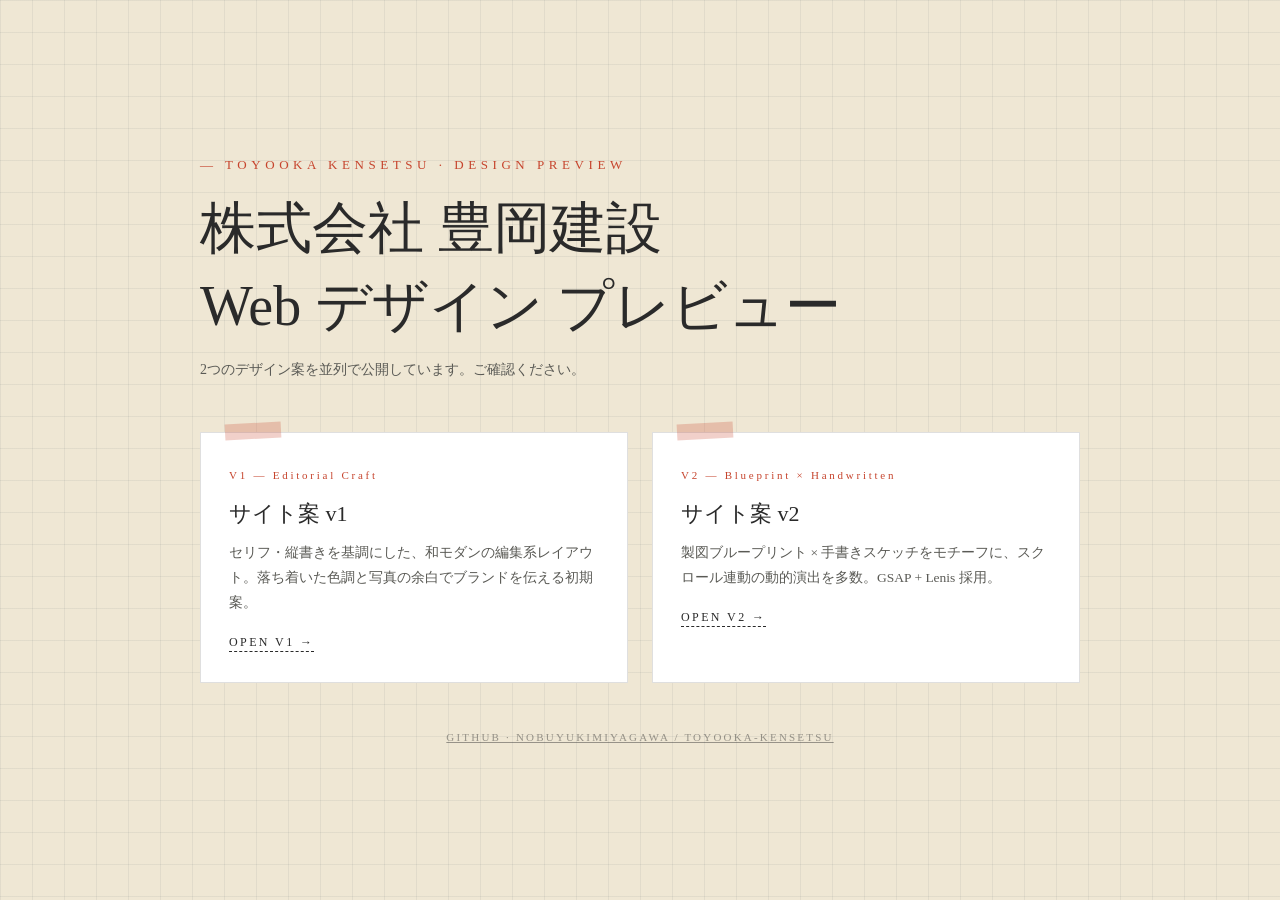
==== commit 57abe3cc: "Add root preview landing linking to site/ and site-v2/ Co-Authored-By: Claude Opus 4.7 (1M context) " ====
--- a/index.html
+++ b/index.html
@@ -1,461 +1,128 @@
 <!DOCTYPE html>
-<html lang="ja" class="js">
+<html lang="ja">
 <head>
 <meta charset="UTF-8">
 <meta name="viewport" content="width=device-width, initial-scale=1">
-<title>株式会社 豊岡建設｜この「まち」とともに六十年</title>
-<meta name="description" content="熊本県八代市の建設会社・株式会社豊岡建設の公式サイト。1962年の創業以来、地域に根ざし、誠実なものづくりを続けています。">
-<link rel="preconnect" href="https://fonts.googleapis.com">
-<link rel="preconnect" href="https://fonts.gstatic.com" crossorigin>
-<link rel="stylesheet" href="https://fonts.googleapis.com/css2?family=Cormorant+Garamond:ital,wght@0,300;0,400;1,300;1,400&family=Noto+Serif+JP:wght@300;400;500&family=Shippori+Mincho+B1:wght@400;500&display=swap">
-<link rel="stylesheet" href="assets/css/style.css">
+<title>豊岡建設 — プレビュー</title>
+<style>
+  :root {
+    --paper:#efe7d4; --blueprint:#0f2d52; --ink:#2a2a2a; --red:#c6442d;
+    --font-jp:"Klee One","Noto Serif JP",serif;
+    --font-en:"Architects Daughter","Caveat",cursive;
+  }
+  * { box-sizing:border-box; }
+  body {
+    margin:0; min-height:100vh;
+    font-family:var(--font-jp);
+    background:var(--paper);
+    color:var(--ink);
+    display:grid;
+    place-items:center;
+    padding:48px 24px;
+    background-image:
+      linear-gradient(to right, rgba(70,80,100,.08) 1px, transparent 1px),
+      linear-gradient(to bottom, rgba(70,80,100,.08) 1px, transparent 1px);
+    background-size:32px 32px;
+  }
+  .wrap { max-width:880px; width:100%; }
+  .eyebrow {
+    font-family:var(--font-en);
+    font-size:13px;
+    letter-spacing:.35em;
+    color:var(--red);
+    text-transform:uppercase;
+    margin:0 0 16px;
+  }
+  h1 {
+    font-family:var(--font-jp);
+    font-weight:500;
+    font-size:clamp(32px, 5vw, 56px);
+    line-height:1.4;
+    margin:0 0 12px;
+  }
+  .sub { color:#5a5a55; margin:0 0 48px; line-height:1.9; font-size:14px; }
+  .grid {
+    display:grid;
+    grid-template-columns:repeat(auto-fit, minmax(280px, 1fr));
+    gap:24px;
+  }
+  a.card {
+    display:block;
+    text-decoration:none;
+    color:inherit;
+    background:#fff;
+    border:1px solid rgba(42,42,42,.15);
+    padding:32px 28px;
+    transition:transform .25s ease, box-shadow .25s ease;
+    position:relative;
+  }
+  a.card::before {
+    content:"";
+    position:absolute; top:-10px; left:24px;
+    width:56px; height:16px;
+    background:rgba(198,68,45,.25);
+    transform:rotate(-3deg);
+  }
+  a.card:hover {
+    transform:translateY(-4px);
+    box-shadow:0 18px 36px -20px rgba(0,0,0,.35);
+  }
+  a.card .tag {
+    font-family:var(--font-en);
+    font-size:11px;
+    letter-spacing:.25em;
+    color:var(--red);
+    margin:0 0 14px;
+  }
+  a.card h2 {
+    font-family:var(--font-jp);
+    font-weight:500;
+    font-size:22px;
+    margin:0 0 12px;
+  }
+  a.card p { font-size:13.5px; color:#5a5a55; line-height:1.85; margin:0 0 16px; }
+  a.card .go {
+    font-family:var(--font-en);
+    font-size:12px;
+    letter-spacing:.2em;
+    border-bottom:1px dashed currentColor;
+    padding-bottom:2px;
+  }
+  footer {
+    margin-top:48px;
+    font-family:var(--font-en);
+    font-size:11px;
+    letter-spacing:.2em;
+    color:rgba(42,42,42,.45);
+    text-align:center;
+  }
+  footer a { color:inherit; }
+</style>
 </head>
 <body>
+  <div class="wrap">
+    <p class="eyebrow">— TOYOOKA KENSETSU · Design Preview</p>
+    <h1>株式会社 豊岡建設<br>Web デザイン プレビュー</h1>
+    <p class="sub">2つのデザイン案を並列で公開しています。ご確認ください。</p>
 
-
-<header class="site-header">
-  <div class="site-header__inner">
-    <div class="site-header__brand">
-      <a href="index.html" class="site-logo" aria-label="株式会社 豊岡建設">
-        <img src="assets/img/toyooka-kensetsu-logo.png" alt="株式会社 豊岡建設" class="site-logo__img">
+    <div class="grid">
+      <a class="card" href="./site/index.html">
+        <p class="tag">V1 — Editorial Craft</p>
+        <h2>サイト案 v1</h2>
+        <p>セリフ・縦書きを基調にした、和モダンの編集系レイアウト。落ち着いた色調と写真の余白でブランドを伝える初期案。</p>
+        <span class="go">OPEN V1 →</span>
+      </a>
+      <a class="card" href="./site-v2/index.html">
+        <p class="tag">V2 — Blueprint × Handwritten</p>
+        <h2>サイト案 v2</h2>
+        <p>製図ブループリント × 手書きスケッチをモチーフに、スクロール連動の動的演出を多数。GSAP + Lenis 採用。</p>
+        <span class="go">OPEN V2 →</span>
       </a>
     </div>
-    <button class="menu-toggle" aria-label="メニュー" aria-expanded="false">
-      <span></span><span></span><span></span>
-    </button>
-    <div class="site-header__right">
-      <nav class="site-nav">
-        <ul>
-          <li><a href="about.html">会社案内</a></li>
-          <li><a href="projects.html">施工事例</a></li>
-          <li><a href="company.html">会社概要</a></li>
-          <li><a href="contact.html">お問い合わせ</a></li>
-        </ul>
-      </nav>
-    </div>
+
+    <footer>
+      <a href="https://github.com/nobuyukimiyagawa/toyooka-kensetsu">GITHUB · NOBUYUKIMIYAGAWA / TOYOOKA-KENSETSU</a>
+    </footer>
   </div>
-</header>
-
-<main>
-
-  <!-- HERO — collage layout -->
-  <section class="hero">
-    <div class="hero__bg-mobile" aria-hidden="true">
-      <img src="assets/img/about-bg.jpg" alt="">
-    </div>
-    <div class="hero__text">
-      <h1 class="hero__title">
-        <span>この「まち」と、</span>
-        <span>ともに、<em>60</em>年。</span>
-      </h1>
-      <p class="hero__lead">熊本・八代に根をおろし、60年。</p>
-      <p class="hero__quote">
-        「お客様ひとりひとりを大切にする」ことをモットーに、<br>
-        建築士、大工、左官職人が一つのチームとなり、<br>
-        地域の風景となる住まい、まちの風景となる建築をご提案します。
-      </p>
-    </div>
-    <div class="hero__collage" aria-hidden="true">
-      <figure class="collage__a"><img src="assets/img/13-7407.jpg" alt=""></figure>
-      <figure class="collage__b"><img src="assets/img/2-0145-2.jpg" alt=""></figure>
-      <figure class="collage__c"><img src="assets/img/8-IMG_1836.jpg" alt=""></figure>
-      <figure class="collage__d"><img src="assets/img/about-bg.jpg" alt="豊岡建設 本社屋"></figure>
-      <figure class="collage__e"><img src="assets/img/15-02A.jpg" alt=""></figure>
-    </div>
-  </section>
-
-  <!-- CRAFT — Toyooka's craft + selected works -->
-  <section class="craft reveal">
-    <div class="craft__intro">
-      <p class="craft__eyebrow">企業理念</p>
-      <h2 class="craft__title">
-        <span>地域に根差し、</span>
-        <span>誠実なものづくりで</span>
-        <span>未来を築く。</span>
-      </h2>
-      <div class="craft__text">
-        <p>創業以来60年、私たちはこの八代の地で、地域の皆様とともに歩んできました。私たちの基盤は、自社職人の手による「ごまかしのない誠実な仕事」です。</p>
-        <p>地域の気候風土を熟知した確かな技術力と、建てた後も長く見守り続ける責任感。ただ建物を造るだけでなく、そこに集う人々の営みと、まちの美しい風景を次世代へとつないでいく。</p>
-        <p>それが豊岡建設の使命です。</p>
-      </div>
-      <div class="craft__buttons">
-        <a href="about.html">会社案内</a>
-      </div>
-    </div>
-
-    <div class="craft__works">
-      <div class="craft__works-head">
-        <h3 class="craft__works-title">施工事例</h3>
-        <ul class="craft__cats" data-filter-cats>
-          <li><a href="projects.html#office" data-filter="office">事務所・工場</a></li>
-          <li><a href="projects.html#hospital" data-filter="hospital">病院・施設</a></li>
-          <li><a href="projects.html#public" data-filter="public">公共</a></li>
-          <li><a href="projects.html#temple" data-filter="temple">社寺</a></li>
-          <li><a href="projects.html#renovation" data-filter="renovation">改修</a></li>
-        </ul>
-      </div>
-      <div class="craft__grid" data-filter-grid>
-        <a href="projects.html#hospital" class="craft-card" data-cat="hospital" data-default>
-          <span class="craft-card__loc">病院</span>
-          <figure class="craft-card__img"><img src="assets/img/projects/kejin_byoin.png" alt="医療法人 敬仁会 八代敬仁病院"></figure>
-          <h4 class="craft-card__title">医療法人 敬仁会 八代敬仁病院</h4>
-        </a>
-        <a href="projects.html#temple" class="craft-card" data-cat="temple" data-default>
-          <span class="craft-card__loc">納骨堂</span>
-          <figure class="craft-card__img"><img src="assets/img/projects/kotokuji.png" alt="長年山光徳寺"></figure>
-          <h4 class="craft-card__title">長年山光徳寺</h4>
-        </a>
-        <a href="projects.html#office" class="craft-card" data-cat="office" data-default>
-          <span class="craft-card__loc">港事務所</span>
-          <figure class="craft-card__img"><img src="assets/img/projects/matsuki.png" alt="株式会社MATSUKI"></figure>
-          <h4 class="craft-card__title">株式会社MATSUKI</h4>
-        </a>
-        <a href="projects.html#public" class="craft-card" data-cat="public" data-default>
-          <span class="craft-card__loc">マテリアルリサイクル推進施設</span>
-          <figure class="craft-card__img"><img src="assets/img/projects/ecoeight.png" alt="八代市環境センターエコエイトやつしろ"></figure>
-          <h4 class="craft-card__title">八代市環境センターエコエイトやつしろ</h4>
-        </a>
-        <a href="projects.html#office" class="craft-card" data-cat="office">
-          <span class="craft-card__loc">事務所・工場</span>
-          <figure class="craft-card__img"><img src="assets/img/projects/fujii_houzai.png" alt="株式会社藤井包材"></figure>
-          <h4 class="craft-card__title">株式会社藤井包材</h4>
-        </a>
-        <a href="projects.html#office" class="craft-card" data-cat="office">
-          <span class="craft-card__loc">事務所</span>
-          <figure class="craft-card__img"><img src="assets/img/projects/yatsushiro_engeikako.png" alt="八代園芸加工株式会社"></figure>
-          <h4 class="craft-card__title">八代園芸加工株式会社</h4>
-        </a>
-        <a href="projects.html#office" class="craft-card" data-cat="office">
-          <span class="craft-card__loc">事務所</span>
-          <figure class="craft-card__img"><img src="assets/img/projects/yatsushiro_fukushicenter.png" alt="八代港湾労働者福祉センター"></figure>
-          <h4 class="craft-card__title">八代港湾労働者福祉センター</h4>
-        </a>
-        <a href="projects.html#office" class="craft-card" data-cat="office">
-          <span class="craft-card__loc">事務所</span>
-          <figure class="craft-card__img"><img src="assets/img/projects/horita_system.png" alt="株式会社ホリタシステム"></figure>
-          <h4 class="craft-card__title">株式会社ホリタシステム</h4>
-        </a>
-        <a href="projects.html#office" class="craft-card" data-cat="office">
-          <span class="craft-card__loc">本社ビル</span>
-          <figure class="craft-card__img"><img src="assets/img/projects/yatsushiro_sekizai.png" alt="株式会社八代河内石材"></figure>
-          <h4 class="craft-card__title">株式会社八代河内石材</h4>
-        </a>
-        <a href="projects.html#office" class="craft-card" data-cat="office">
-          <span class="craft-card__loc">食品加工棟</span>
-          <figure class="craft-card__img"><img src="assets/img/projects/saiseikai_fukushicenter.png" alt="社会福祉法人恩賜財団済生会 済生会熊本福祉センター"></figure>
-          <h4 class="craft-card__title">社会福祉法人恩賜財団済生会 済生会熊本福祉センター</h4>
-        </a>
-        <a href="projects.html#office" class="craft-card" data-cat="office">
-          <span class="craft-card__loc">事務所・倉庫</span>
-          <figure class="craft-card__img"><img src="assets/img/projects/delta_tsushin.png" alt="株式会社デルタ通信"></figure>
-          <h4 class="craft-card__title">株式会社デルタ通信</h4>
-        </a>
-        <a href="projects.html#hospital" class="craft-card" data-cat="hospital">
-          <span class="craft-card__loc">医院</span>
-          <figure class="craft-card__img"><img src="assets/img/projects/meiyukai_minetoma_iin.png" alt="医療法人社団 明佑会 峯苫医院"></figure>
-          <h4 class="craft-card__title">医療法人社団 明佑会 峯苫医院</h4>
-        </a>
-        <a href="projects.html#hospital" class="craft-card" data-cat="hospital">
-          <span class="craft-card__loc">通所リハ / 有料老人ホーム</span>
-          <figure class="craft-card__img"><img src="assets/img/projects/meiyukaiminetoma_reha.png" alt="医療法人社団明佑会 リファインデイズみねとま"></figure>
-          <h4 class="craft-card__title">医療法人社団明佑会 リファインデイズみねとま</h4>
-        </a>
-        <a href="projects.html#hospital" class="craft-card" data-cat="hospital">
-          <span class="craft-card__loc">クリニック</span>
-          <figure class="craft-card__img"><img src="assets/img/projects/takeda_dental_clinic.png" alt="竹田歯科医院"></figure>
-          <h4 class="craft-card__title">竹田歯科医院</h4>
-        </a>
-        <a href="projects.html#public" class="craft-card" data-cat="public">
-          <span class="craft-card__loc">体育館</span>
-          <figure class="craft-card__img"><img src="assets/img/projects/dainanachu.png" alt="八代市立第七中学校"></figure>
-          <h4 class="craft-card__title">八代市立第七中学校</h4>
-        </a>
-        <a href="projects.html#public" class="craft-card" data-cat="public">
-          <span class="craft-card__loc">荷捌き場</span>
-          <figure class="craft-card__img"><img src="assets/img/projects/yatsushiro-shi_nisabaki.png" alt="八代市 荷捌き施設"></figure>
-          <h4 class="craft-card__title">八代市 荷捌き施設</h4>
-        </a>
-        <a href="projects.html#public" class="craft-card" data-cat="public">
-          <span class="craft-card__loc">校舎</span>
-          <figure class="craft-card__img"><img src="assets/img/projects/dainichu.png" alt="八代市立第二中学校"></figure>
-          <h4 class="craft-card__title">八代市立第二中学校</h4>
-        </a>
-        <a href="projects.html#temple" class="craft-card" data-cat="temple">
-          <span class="craft-card__loc">文化財 長塀保存修理</span>
-          <figure class="craft-card__img"><img src="assets/img/projects/shohinken.png" alt="国指定名勝 松浜軒"></figure>
-          <h4 class="craft-card__title">国指定名勝 松浜軒</h4>
-        </a>
-        <a href="projects.html#temple" class="craft-card" data-cat="temple">
-          <span class="craft-card__loc">納骨堂</span>
-          <figure class="craft-card__img"><img src="assets/img/projects/kogenji.png" alt="光厳寺"></figure>
-          <h4 class="craft-card__title">光厳寺</h4>
-        </a>
-        <a href="projects.html#temple" class="craft-card" data-cat="temple">
-          <span class="craft-card__loc">納骨堂</span>
-          <figure class="craft-card__img"><img src="assets/img/projects/zenryuji.png" alt="善立寺"></figure>
-          <h4 class="craft-card__title">善立寺</h4>
-        </a>
-        <a href="projects.html#renovation" class="craft-card" data-cat="renovation">
-          <span class="craft-card__loc">外壁改修</span>
-          <figure class="craft-card__img"><img src="assets/img/projects/tsushinkan.png" alt="株式会社 通信館"></figure>
-          <h4 class="craft-card__title">株式会社 通信館</h4>
-        </a>
-        <a href="projects.html#renovation" class="craft-card" data-cat="renovation">
-          <span class="craft-card__loc">クリーニング棟内外装全面改修</span>
-          <figure class="craft-card__img"><img src="assets/img/projects/saiseikai_centerwing.png" alt="社会福祉法人恩賜財団済生会 済生会熊本福祉センターウイズ"></figure>
-          <h4 class="craft-card__title">社会福祉法人恩賜財団済生会 済生会熊本福祉センターウイズ</h4>
-        </a>
-        <a href="projects.html#renovation" class="craft-card" data-cat="renovation">
-          <span class="craft-card__loc">内装全面改修</span>
-          <figure class="craft-card__img"><img src="assets/img/projects/mirainomori_museum.png" alt="八代市立博物館 未来の森ミュージアム"></figure>
-          <h4 class="craft-card__title">八代市立博物館 未来の森ミュージアム</h4>
-        </a>
-        <a href="projects.html#renovation" class="craft-card" data-cat="renovation">
-          <span class="craft-card__loc">プール耐震改修</span>
-          <figure class="craft-card__img"><img src="assets/img/projects/daigochu.png" alt="八代市立第五中学校"></figure>
-          <h4 class="craft-card__title">八代市立第五中学校</h4>
-        </a>
-        <p class="craft__empty" data-filter-empty hidden>
-          このカテゴリの事例は、<a href="projects.html" data-filter-empty-link>施工事例ページ</a>でご覧いただけます。
-        </p>
-      </div>
-      <div class="craft__nav" data-filter-nav hidden>
-        <button type="button" class="craft__nav-btn" data-filter-prev aria-label="前のページ">
-          <svg viewBox="0 0 24 24" width="14" height="14" aria-hidden="true"><path d="M15 5l-7 7 7 7" fill="none" stroke="currentColor" stroke-width="1.4"/></svg>
-        </button>
-        <span class="craft__nav-page" data-filter-page>1 / 1</span>
-        <button type="button" class="craft__nav-btn" data-filter-next aria-label="次のページ">
-          <svg viewBox="0 0 24 24" width="14" height="14" aria-hidden="true"><path d="M9 5l7 7-7 7" fill="none" stroke="currentColor" stroke-width="1.4"/></svg>
-        </button>
-      </div>
-      <div class="craft__works-foot">
-        <a href="projects.html" class="craft__works-link">
-          すべての施工事例を見る
-          <svg viewBox="0 0 24 24" width="14" height="14" aria-hidden="true"><path d="M5 12h14M13 6l6 6-6 6" fill="none" stroke="currentColor" stroke-width="1.4"/></svg>
-        </a>
-      </div>
-    </div>
-  </section>
-
-  <!-- BUSINESS -->
-  <section class="section section--cream section--craft-align">
-    <div class="section-head reveal">
-      <div>
-        <p class="craft__eyebrow">事業内容</p>
-        <h2 class="craft__title">
-          <span>創る責任と、</span>
-          <span>守り抜く覚悟。</span>
-        </h2>
-        <p class="section-head__lead">一般建築・木造建築・メンテナンス——豊岡建設は、計画から竣工後まで一貫してご対応する3つの事業を柱としています。</p>
-      </div>
-    </div>
-
-    <div class="business reveal">
-      <article class="business__item">
-        <h3 class="business__title">一般建築<em>General Construction</em></h3>
-        <p class="business__text">事務所、工場、医療・福祉施設、公共建築まで——鉄骨造・鉄筋コンクリート造を中心に、機能性とデザイン性を備えた建築物をかたちにします。</p>
-      </article>
-      <article class="business__item">
-        <h3 class="business__title">木造建築<em>Wooden Architecture</em></h3>
-        <p class="business__text">創業者が大工であった原点を大切に、住宅から社寺まで木造建築を手がけます。伝統技術と現代技術の調和で、地域の景観を次世代へ継いでいきます。</p>
-      </article>
-      <article class="business__item">
-        <h3 class="business__title">メンテナンス<em>Maintenance &amp; Renovation</em></h3>
-        <p class="business__text">6か月・1・2・3年点検と、引き渡し後の「お客さんまわり」を欠かさず実施。自社職人による迅速な対応で、建物を一生かけてメンテナンスします。</p>
-      </article>
-    </div>
-  </section>
-
-  <!-- PROCESS -->
-  <section class="section section--craft-align">
-    <div class="section-head reveal">
-      <div>
-        <p class="craft__eyebrow">事業の流れ</p>
-        <h2 class="craft__title">
-          <span>一つの想いを、</span>
-          <span>三つのプロが繋いでいく。</span>
-        </h2>
-        <p class="section-head__lead">「お客様の想いをカタチに」する営業部、現場で形をつくる施工部、引き渡し後を一生支えるメンテナンス部——それぞれの部署が連携し、計画から竣工後まで一貫してご対応します。</p>
-      </div>
-    </div>
-
-    <div class="process-flows reveal">
-
-      <!-- I. Wooden Architecture (3 steps, 3 phases) -->
-      <article class="process-flow">
-        <header class="process-flow__head">
-          <p class="process-flow__num">— I</p>
-          <h3 class="process-flow__title">木造建築の場合<em>Wooden Architecture</em></h3>
-        </header>
-        <div class="chart">
-          <div class="chart__step" style="grid-row:1">
-            <div class="chart__step-name">営業部</div>
-            <div class="chart__step-desc">お客様の想いをカタチにするお手伝いをします。</div>
-          </div>
-          <div class="chart__arrow" style="grid-row:2"></div>
-          <div class="chart__step" style="grid-row:3">
-            <div class="chart__step-name">木造建築部</div>
-            <div class="chart__step-desc">間取りプランから仕上げ材の選定まで責任をもって、理想の家をご提案します。</div>
-          </div>
-          <div class="chart__arrow" style="grid-row:4"></div>
-          <div class="chart__step" style="grid-row:5">
-            <div class="chart__step-name">メンテナンス部</div>
-            <div class="chart__step-desc">6か月点検、1・2・3年点検を実施。お客様の建物を一生かけてメンテナンスします。</div>
-          </div>
-
-          <div class="chart__phase" style="grid-row:1">
-            <span class="chart__phase-name">計画<em>Plan</em></span>
-          </div>
-          <div class="chart__phase" style="grid-row:3">
-            <span class="chart__phase-name">施工<em>Build</em></span>
-          </div>
-          <div class="chart__phase" style="grid-row:5">
-            <span class="chart__phase-name">竣工後<em>After</em></span>
-          </div>
-        </div>
-      </article>
-
-      <!-- II. General Construction (4 steps, 3 phases) -->
-      <article class="process-flow">
-        <header class="process-flow__head">
-          <p class="process-flow__num">— II</p>
-          <h3 class="process-flow__title">一般建築の場合<em>General Construction</em></h3>
-        </header>
-        <div class="chart">
-          <div class="chart__step" style="grid-row:1">
-            <div class="chart__step-name">営業部</div>
-            <div class="chart__step-desc">お客様の想いをカタチにするお手伝いをします。</div>
-          </div>
-          <div class="chart__arrow" style="grid-row:2"></div>
-          <div class="chart__step" style="grid-row:3">
-            <div class="chart__step-name">見積・積算部</div>
-            <div class="chart__step-desc">ご予算に合わせて、最適な見積をご提案します。</div>
-          </div>
-          <div class="chart__arrow" style="grid-row:4"></div>
-          <div class="chart__step" style="grid-row:5">
-            <div class="chart__step-name">一般建築部</div>
-            <div class="chart__step-desc">お客様の建物を、責任をもって施工します。</div>
-          </div>
-          <div class="chart__arrow" style="grid-row:6"></div>
-          <div class="chart__step" style="grid-row:7">
-            <div class="chart__step-name">メンテナンス部</div>
-            <div class="chart__step-desc">6か月点検、1・2・3年点検を実施。一生かけてメンテナンスします。</div>
-          </div>
-
-          <div class="chart__phase" style="grid-row:1">
-            <span class="chart__phase-name">計画<em>Plan</em></span>
-          </div>
-          <div class="chart__phase" style="grid-row:5">
-            <span class="chart__phase-name">施工<em>Build</em></span>
-          </div>
-          <div class="chart__phase" style="grid-row:7">
-            <span class="chart__phase-name">竣工後<em>After</em></span>
-          </div>
-        </div>
-      </article>
-
-    </div>
-
-  </section>
-
-  <!-- STRENGTHS -->
-  <section class="section section--craft-align">
-    <div class="section-head reveal">
-      <div>
-        <p class="craft__eyebrow">豊岡建設の強み</p>
-        <h2 class="craft__title">
-          <span>自らの手で造り、</span>
-          <span>自らの足で守り抜く。</span>
-        </h2>
-        <p class="section-head__lead">木造住宅を専門としていた時代から「手を抜かず、長く寄り添う姿勢」を何より大切にしてきました。その想いを体現しているのが、「社員大工の直接雇用」と「徹底したメンテナンス」です。自社職人がプライドを持って現場を動かし、品質と納期を厳格に管理。そして建物が完成した後も、6か月からの段階的な定期点検と「お客さんまわり」を継続します。すべてを自分たちの手と足で担う、ごまかしのないものづくりをお約束します。</p>
-      </div>
-    </div>
-
-    <div class="process-strengths reveal">
-      <div class="process-strengths__items">
-        <div class="strength">
-          <p class="strength__no">— 01</p>
-          <h4>自社大工の<br>直接雇用</h4>
-          <p>豊岡建設は、創業以来「社員大工」として大工を直接雇用しています。技術を社内に蓄積し、品質と納期を自分たちで責任を持つ体制です。</p>
-        </div>
-        <div class="strength">
-          <p class="strength__no">— 02</p>
-          <h4>徹底した<br>メンテナンス</h4>
-          <p>6か月、1年、2年、3年と段階的な定期点検を実施。引き渡した後も、お客様の元へ何度でも足を運ぶ「お客さんまわり」を欠かしません。</p>
-        </div>
-        <div class="strength">
-          <p class="strength__no">— 03</p>
-          <h4>木造住宅専門<br>からの歩み</h4>
-          <p>もともと木造住宅を専門にしていた建設会社。引き渡した後でも手を抜かず、長くお客様に寄り添う姿勢が私たちの原点です。</p>
-        </div>
-      </div>
-    </div>
-  </section>
-
-  <!-- CONTACT -->
-  <section class="section section--craft-align">
-    <div class="section-head reveal">
-      <div>
-        <p class="craft__eyebrow">お問い合わせ</p>
-        <h2 class="craft__title">
-          <span>建築・改修のご相談を、</span>
-          <span>お気軽にどうぞ。</span>
-        </h2>
-        <p class="section-head__lead">小さな住宅工事から大規模な公共建築まで、誠実にご対応します。</p>
-        <div class="contact-cta__buttons">
-          <a href="contact.html" class="craft__works-link">
-            お問い合わせはこちら
-            <svg viewBox="0 0 24 24" width="14" height="14" aria-hidden="true"><path d="M5 12h14M13 6l6 6-6 6" fill="none" stroke="currentColor" stroke-width="1.4"/></svg>
-          </a>
-        </div>
-      </div>
-    </div>
-  </section>
-</main>
-
-<footer class="site-footer">
-  <div class="footer-grid">
-    <div>
-      <a href="index.html" class="footer__logo">
-        <img src="assets/img/toyooka-kensetsu-logo.png" alt="豊岡建設">
-      </a>
-      <p class="footer__addr">
-        〒866-0065<br>
-        熊本県八代市豊原下町3901番地<br>
-        TEL 0965-32-1100 / FAX 0965-32-1101
-      </p>
-    </div>
-    <div class="footer__col">
-      <h4>Site Map</h4>
-      <ul>
-        <li><a href="about.html">会社案内</a></li>
-        <li><a href="projects.html">施工事例</a></li>
-        <li><a href="company.html">会社概要</a></li>
-        <li><a href="contact.html">お問い合わせ</a></li>
-      </ul>
-    </div>
-    <div class="footer__col">
-      <h4>Business</h4>
-      <ul>
-        <li>一般建築</li>
-        <li>木造建築</li>
-        <li>メンテナンス</li>
-      </ul>
-    </div>
-  </div>
-  <div class="footer-bottom">
-    <div class="footer-bottom__text">
-      <p>&copy; 2026 Toyooka Kensetsu Co., Ltd.</p>
-      <p class="footer-bottom__licence">建設業許可：熊本県知事（特-3）第221号</p>
-    </div>
-    <div class="footer-bottom__certs">
-      <img class="footer-bottom__cert" src="assets/img/kumamon_yokayoka.png" alt="よかよか くまもと">
-      <img class="footer-bottom__cert" src="assets/img/keisansho.png" alt="令和7年度 事業継続力強化計画 認定（経済産業省）">
-      <img class="footer-bottom__cert" src="assets/img/sdgd_kumamon.png" alt="熊本県SDGs登録事業者">
-    </div>
-  </div>
-</footer>
-
-<script src="assets/js/main.js?v=4"></script>
 </body>
 </html>
